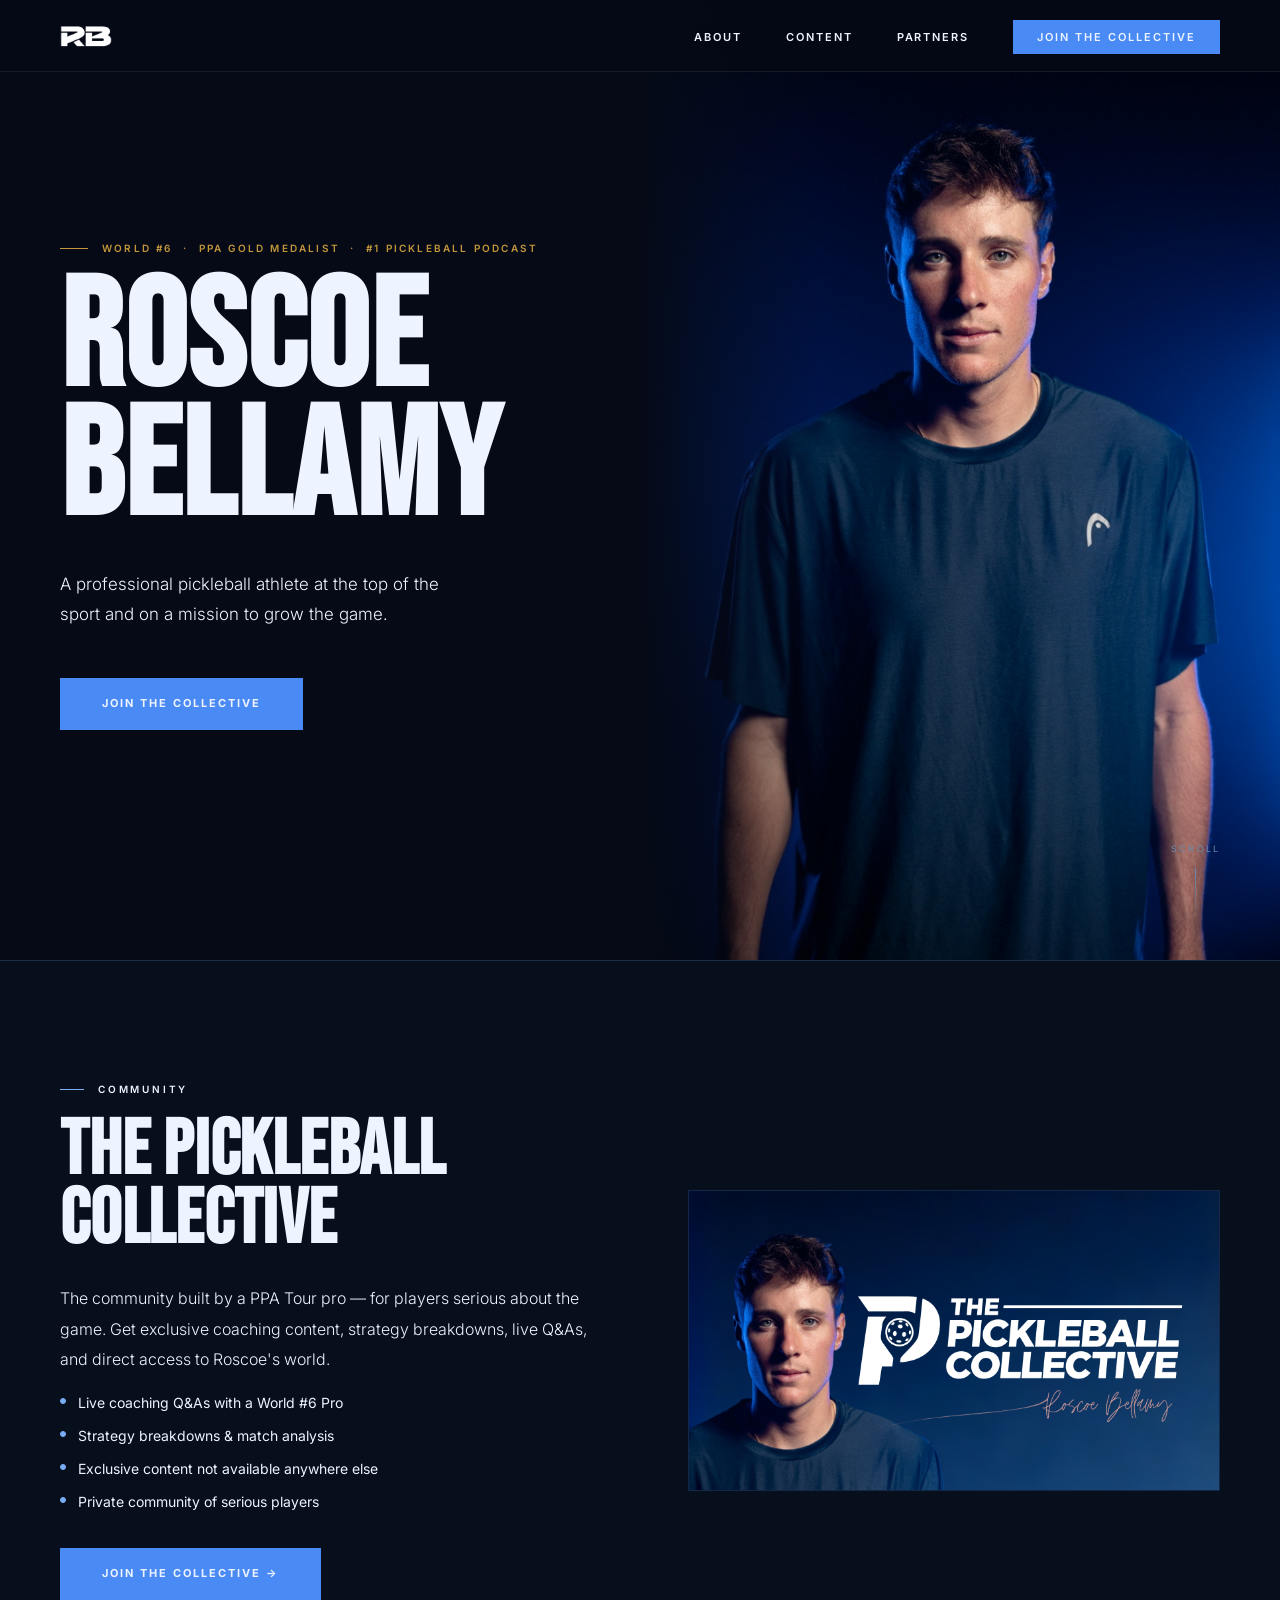
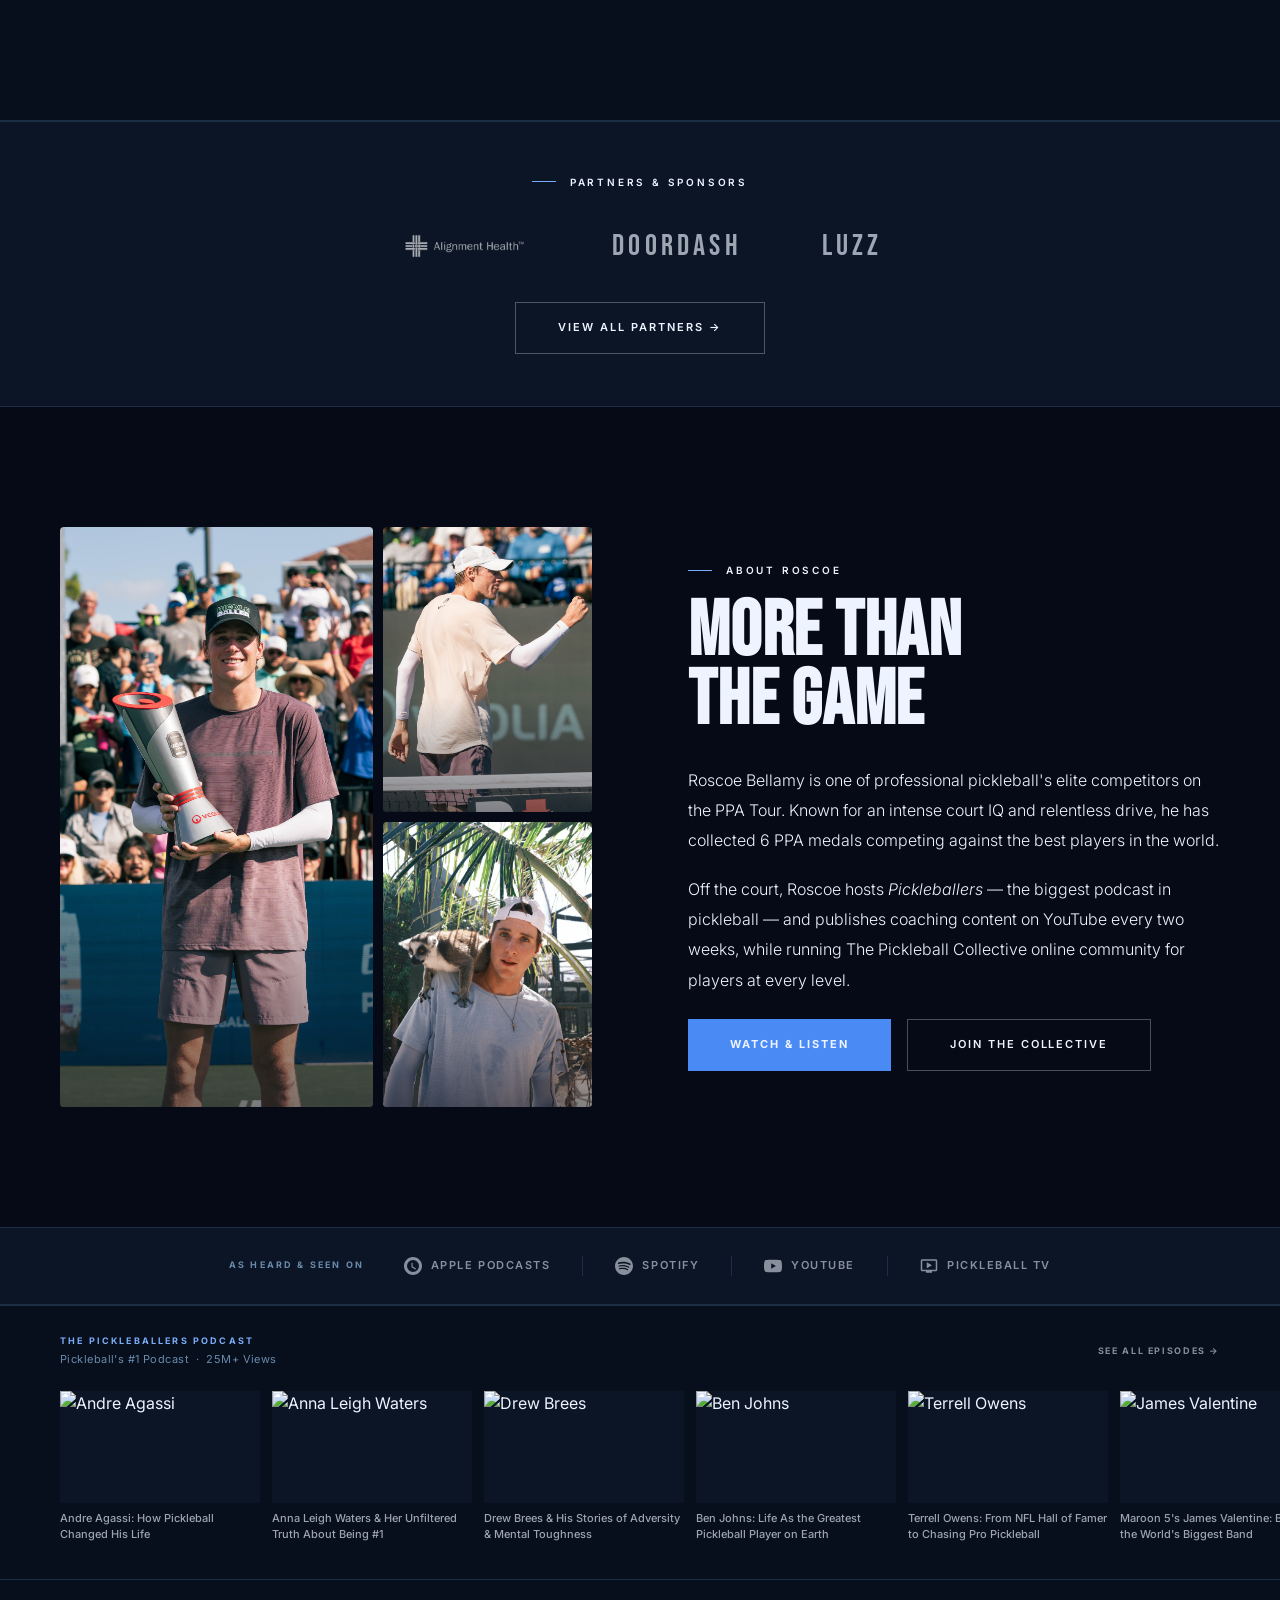
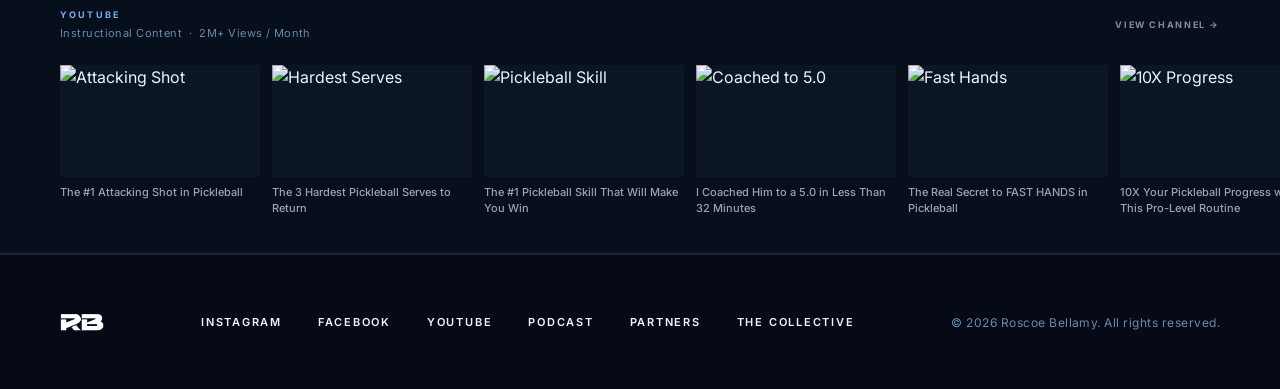
==== index.html @ 948622fd "Update logo to transparent PNG and copyright year to 2026 - Replace Logo.png with Roscoe Bellamy-01." ====
<!DOCTYPE html>
<html lang="en">
<head>
  <meta charset="UTF-8" />
  <meta name="viewport" content="width=device-width, initial-scale=1.0" />
  <title>Roscoe Bellamy — Pro Pickleball Athlete</title>
  <link rel="preconnect" href="https://fonts.googleapis.com" />
  <link rel="preconnect" href="https://fonts.gstatic.com" crossorigin />
  <link href="https://fonts.googleapis.com/css2?family=Bebas+Neue&family=Inter:wght@300;400;500;600;700&display=swap" rel="stylesheet" />
  <link rel="stylesheet" href="styles.css?v=8" />
</head>
<body>

  <!-- ── NAV ──────────────────────────────────────────────── -->
  <nav class="nav">
    <a href="index.html" class="nav-logo" aria-label="Roscoe Bellamy"></a>
    <ul class="nav-links" id="nav-links">
      <li><a href="about.html">About</a></li>
      <li><a href="content.html">Content</a></li>
      <li><a href="partners.html">Partners</a></li>
      <li><a href="https://www.skool.com/the-pickleball-collective/about" target="_blank" class="nav-cta">Join The Collective</a></li>
    </ul>
    <button class="nav-hamburger" id="nav-hamburger" aria-label="Menu">
      <span></span><span></span><span></span>
    </button>
  </nav>

  <!-- MOBILE NAV OVERLAY -->
  <ul class="mobile-nav" id="mobile-nav">
    <li><a href="about.html">About</a></li>
    <li><a href="content.html">Content</a></li>
    <li><a href="partners.html">Partners</a></li>
    <li><a href="https://www.skool.com/the-pickleball-collective/about" target="_blank" class="nav-cta">Join The Collective</a></li>
  </ul>

  <!-- ── HERO ─────────────────────────────────────────────── -->
  <section class="hero">
    <div class="hero-photo">
      <img
        src="016EE854-6B6D-4900-B578-AE32B69FFEA2_1_105_c.jpeg"
        alt="Roscoe Bellamy — PPA Tour Professional"
      />
    </div>
    <div class="hero-overlay"></div>
    <div class="hero-content">
      <p class="hero-eyebrow">World #6 &nbsp;·&nbsp; PPA Gold Medalist &nbsp;·&nbsp; #1 Pickleball Podcast</p>
      <h1 class="hero-headline">
        ROSCOE<br>BELLAMY
      </h1>
      <p class="hero-sub">
        A professional pickleball athlete at the top of the sport and on a mission to grow the game.
      </p>
      <div class="hero-actions">
        <a href="#collective" class="btn-primary">Join The Collective</a>
      </div>
    </div>
    <div class="hero-scroll">
      <span>Scroll</span>
      <div class="hero-scroll-line"></div>
    </div>
  </section>

  <!-- ── THE COLLECTIVE ────────────────────────────────────── -->
  <section class="collective" id="collective">
    <div class="collective-text">
      <p class="eyebrow">Community</p>
      <h2 class="section-title">The Pickleball<br>Collective</h2>
      <p class="body-text">
        The community built by a PPA Tour pro — for players serious about
        the game. Get exclusive coaching content, strategy breakdowns,
        live Q&amp;As, and direct access to Roscoe's world.
      </p>
      <ul class="collective-features">
        <li>Live coaching Q&amp;As with a World #6 Pro</li>
        <li>Strategy breakdowns &amp; match analysis</li>
        <li>Exclusive content not available anywhere else</li>
        <li>Private community of serious players</li>
      </ul>
      <a href="#" class="btn-primary">Join The Collective →</a>
    </div>
    <div class="collective-image">
      <img
        src="Copy%20of%20TPC%20About%20Page%20(1400x790)%20(1600%20x%20900%20px)-3.png"
        alt="The Pickleball Collective — Roscoe Bellamy"
      />
    </div>
  </section>

  <!-- ── PARTNERS ──────────────────────────────────────────── -->
  <section class="partners" id="partners">
    <p class="eyebrow">Partners &amp; Sponsors</p>
    <div class="partners-row">
      <div class="partner-item">
        <img src="alignment-white.png" alt="Alignment Healthcare" />
      </div>
      <div class="partner-item">
        <span class="partner-name">DOORDASH</span>
      </div>
      <div class="partner-item">
        <span class="partner-name">LUZZ</span>
      </div>
    </div>
    <a href="partners.html" class="btn-ghost">View All Partners →</a>
  </section>

  <!-- ── ABOUT ─────────────────────────────────────────────── -->
  <section class="about" id="about">
    <div class="about-photos">
      <div class="about-photo about-photo--tall">
        <img src="Trophy.JPG" alt="Roscoe Bellamy with PPA trophy" />
      </div>
      <div class="about-photo about-photo--short">
        <img src="Pumpoed up.JPG" alt="Roscoe Bellamy fist pump" />
      </div>
      <div class="about-photo about-photo--short">
        <img src="DSCF6666.JPG" alt="Roscoe Bellamy with monkey" />
      </div>
    </div>
    <div class="about-text">
      <p class="eyebrow">About Roscoe</p>
      <h2 class="section-title">More Than<br>The Game</h2>
      <p class="body-text">
        Roscoe Bellamy is one of professional pickleball's elite competitors
        on the PPA Tour. Known for an intense court IQ and relentless drive,
        he has collected 6 PPA medals competing against the best players
        in the world.
      </p>
      <p class="body-text">
        Off the court, Roscoe hosts <em>Pickleballers</em> — the biggest
        podcast in pickleball — and publishes coaching content on YouTube
        every two weeks, while running The Pickleball Collective online
        community for players at every level.
      </p>
      <div style="display:flex; gap:16px; flex-wrap:wrap; margin-top:24px;">
        <a href="content.html" class="btn-primary">Watch &amp; Listen</a>
        <a href="#collective" class="btn-ghost">Join The Collective</a>
      </div>
    </div>
  </section>

  <!-- ── MEDIA CREDIBILITY STRIP ──────────────────────────── -->
  <div class="media-strip">
    <span class="media-strip-label">As Heard &amp; Seen On</span>
    <div class="media-strip-items">
      <div class="media-item">
        <svg class="media-icon" viewBox="0 0 24 24" fill="currentColor"><path d="M12 0C5.373 0 0 5.373 0 12s5.373 12 12 12 12-5.373 12-12S18.627 0 12 0zm0 4a8 8 0 1 1 0 16A8 8 0 0 1 12 4zm-.5 3.5v5.25l4.5 2.625-.75 1.25L10 13.5V7.5h1.5z"/></svg>
        <span>Apple Podcasts</span>
      </div>
      <div class="media-divider"></div>
      <div class="media-item">
        <svg class="media-icon" viewBox="0 0 24 24" fill="currentColor"><path d="M12 0C5.4 0 0 5.4 0 12s5.4 12 12 12 12-5.4 12-12S18.66 0 12 0zm5.521 17.34c-.24.359-.66.48-1.021.24-2.82-1.74-6.36-2.101-10.561-1.141-.418.122-.779-.179-.899-.539-.12-.421.18-.78.54-.9 4.56-1.021 8.52-.6 11.64 1.32.42.18.479.659.301 1.02zm1.44-3.3c-.301.42-.841.6-1.262.3-3.239-1.98-8.159-2.58-11.939-1.38-.479.12-1.02-.12-1.14-.6-.12-.48.12-1.021.6-1.141C9.6 9.9 15 10.561 18.72 12.84c.361.181.54.78.241 1.2zm.12-3.36C15.24 8.4 8.82 8.16 5.16 9.301c-.6.179-1.2-.181-1.38-.721-.18-.601.18-1.2.72-1.381 4.26-1.26 11.28-1.02 15.721 1.621.539.3.719 1.02.419 1.56-.299.421-1.02.599-1.559.3z"/></svg>
        <span>Spotify</span>
      </div>
      <div class="media-divider"></div>
      <div class="media-item">
        <svg class="media-icon" viewBox="0 0 24 24" fill="currentColor"><path d="M23.495 6.205a3.007 3.007 0 0 0-2.088-2.088c-1.87-.501-9.396-.501-9.396-.501s-7.507-.01-9.396.501A3.007 3.007 0 0 0 .527 6.205a31.247 31.247 0 0 0-.522 5.805 31.247 31.247 0 0 0 .522 5.783 3.007 3.007 0 0 0 2.088 2.088c1.868.502 9.396.502 9.396.502s7.506 0 9.396-.502a3.007 3.007 0 0 0 2.088-2.088 31.247 31.247 0 0 0 .5-5.783 31.247 31.247 0 0 0-.5-5.805zM9.609 15.601V8.408l6.264 3.602z"/></svg>
        <span>YouTube</span>
      </div>
      <div class="media-divider"></div>
      <div class="media-item">
        <svg class="media-icon" viewBox="0 0 24 24" fill="currentColor"><path d="M21 3H3c-1.1 0-2 .9-2 2v12c0 1.1.9 2 2 2h5v2h8v-2h5c1.1 0 2-.9 2-2V5c0-1.1-.9-2-2-2zm0 14H3V5h18v12zm-5-6-7 4V7l7 4z"/></svg>
        <span>Pickleball TV</span>
      </div>
    </div>
  </div>

  <!-- ── CONTENT SCROLL ROWS ───────────────────────────────── -->
  <section class="content-scroll-section">

    <!-- PODCAST ROW -->
    <div class="scroll-row">
      <div class="scroll-row-header">
        <div>
          <div class="scroll-row-label">The Pickleballers Podcast</div>
          <div class="scroll-row-stats">Pickleball's #1 Podcast &nbsp;·&nbsp; 25M+ Views</div>
        </div>
        <a href="content.html" class="scroll-row-link">See All Episodes →</a>
      </div>
      <div class="scroll-track-wrap">
        <div class="scroll-track scroll-to-left" id="podcast-track">
          <!-- Cards duplicated for seamless loop -->
          <a href="https://www.youtube.com/watch?v=9wklRjjipTA" target="_blank" rel="noopener" class="scroll-card"><div class="scroll-card-thumb"><img src="https://img.youtube.com/vi/9wklRjjipTA/hqdefault.jpg" alt="Andre Agassi"/></div><div class="scroll-card-title">Andre Agassi: How Pickleball Changed His Life</div></a>
          <a href="https://www.youtube.com/watch?v=xxg741fHJNk" target="_blank" rel="noopener" class="scroll-card"><div class="scroll-card-thumb"><img src="https://img.youtube.com/vi/xxg741fHJNk/hqdefault.jpg" alt="Anna Leigh Waters"/></div><div class="scroll-card-title">Anna Leigh Waters & Her Unfiltered Truth About Being #1</div></a>
          <a href="https://www.youtube.com/watch?v=BpZRjmeqjw8" target="_blank" rel="noopener" class="scroll-card"><div class="scroll-card-thumb"><img src="https://img.youtube.com/vi/BpZRjmeqjw8/hqdefault.jpg" alt="Drew Brees"/></div><div class="scroll-card-title">Drew Brees & His Stories of Adversity & Mental Toughness</div></a>
          <a href="https://www.youtube.com/watch?v=pQ4m8sPNYm0" target="_blank" rel="noopener" class="scroll-card"><div class="scroll-card-thumb"><img src="https://img.youtube.com/vi/pQ4m8sPNYm0/hqdefault.jpg" alt="Ben Johns"/></div><div class="scroll-card-title">Ben Johns: Life As the Greatest Pickleball Player on Earth</div></a>
          <a href="https://www.youtube.com/watch?v=p0Z1CtVc1zo" target="_blank" rel="noopener" class="scroll-card"><div class="scroll-card-thumb"><img src="https://img.youtube.com/vi/p0Z1CtVc1zo/hqdefault.jpg" alt="Terrell Owens"/></div><div class="scroll-card-title">Terrell Owens: From NFL Hall of Famer to Chasing Pro Pickleball</div></a>
          <a href="https://www.youtube.com/watch?v=cUyIug1F9y4" target="_blank" rel="noopener" class="scroll-card"><div class="scroll-card-thumb"><img src="https://img.youtube.com/vi/cUyIug1F9y4/hqdefault.jpg" alt="James Valentine"/></div><div class="scroll-card-title">Maroon 5's James Valentine: Building the World's Biggest Band</div></a>
          <a href="https://www.youtube.com/watch?v=bFTkz7SfQd4" target="_blank" rel="noopener" class="scroll-card"><div class="scroll-card-thumb"><img src="https://img.youtube.com/vi/bFTkz7SfQd4/hqdefault.jpg" alt="Whole Foods"/></div><div class="scroll-card-title">Whole Foods Founder Now Obsessed With Pickleball</div></a>
          <!-- Duplicate set for seamless loop -->
          <a href="https://www.youtube.com/watch?v=9wklRjjipTA" target="_blank" rel="noopener" class="scroll-card"><div class="scroll-card-thumb"><img src="https://img.youtube.com/vi/9wklRjjipTA/hqdefault.jpg" alt="Andre Agassi"/></div><div class="scroll-card-title">Andre Agassi: How Pickleball Changed His Life</div></a>
          <a href="https://www.youtube.com/watch?v=xxg741fHJNk" target="_blank" rel="noopener" class="scroll-card"><div class="scroll-card-thumb"><img src="https://img.youtube.com/vi/xxg741fHJNk/hqdefault.jpg" alt="Anna Leigh Waters"/></div><div class="scroll-card-title">Anna Leigh Waters & Her Unfiltered Truth About Being #1</div></a>
          <a href="https://www.youtube.com/watch?v=BpZRjmeqjw8" target="_blank" rel="noopener" class="scroll-card"><div class="scroll-card-thumb"><img src="https://img.youtube.com/vi/BpZRjmeqjw8/hqdefault.jpg" alt="Drew Brees"/></div><div class="scroll-card-title">Drew Brees & His Stories of Adversity & Mental Toughness</div></a>
          <a href="https://www.youtube.com/watch?v=pQ4m8sPNYm0" target="_blank" rel="noopener" class="scroll-card"><div class="scroll-card-thumb"><img src="https://img.youtube.com/vi/pQ4m8sPNYm0/hqdefault.jpg" alt="Ben Johns"/></div><div class="scroll-card-title">Ben Johns: Life As the Greatest Pickleball Player on Earth</div></a>
          <a href="https://www.youtube.com/watch?v=p0Z1CtVc1zo" target="_blank" rel="noopener" class="scroll-card"><div class="scroll-card-thumb"><img src="https://img.youtube.com/vi/p0Z1CtVc1zo/hqdefault.jpg" alt="Terrell Owens"/></div><div class="scroll-card-title">Terrell Owens: From NFL Hall of Famer to Chasing Pro Pickleball</div></a>
          <a href="https://www.youtube.com/watch?v=cUyIug1F9y4" target="_blank" rel="noopener" class="scroll-card"><div class="scroll-card-thumb"><img src="https://img.youtube.com/vi/cUyIug1F9y4/hqdefault.jpg" alt="James Valentine"/></div><div class="scroll-card-title">Maroon 5's James Valentine: Building the World's Biggest Band</div></a>
          <a href="https://www.youtube.com/watch?v=bFTkz7SfQd4" target="_blank" rel="noopener" class="scroll-card"><div class="scroll-card-thumb"><img src="https://img.youtube.com/vi/bFTkz7SfQd4/hqdefault.jpg" alt="Whole Foods"/></div><div class="scroll-card-title">Whole Foods Founder Now Obsessed With Pickleball</div></a>
        </div>
      </div>
    </div>

    <!-- YOUTUBE ROW -->
    <div class="scroll-row">
      <div class="scroll-row-header">
        <div>
          <div class="scroll-row-label">YouTube</div>
          <div class="scroll-row-stats">Instructional Content &nbsp;·&nbsp; 2M+ Views / Month</div>
        </div>
        <a href="https://youtube.com/@roscoebellamy" target="_blank" rel="noopener" class="scroll-row-link">View Channel →</a>
      </div>
      <div class="scroll-track-wrap">
        <div class="scroll-track scroll-to-right" id="yt-track">
          <a href="https://www.youtube.com/watch?v=0PsdiZR5DVw" target="_blank" rel="noopener" class="scroll-card"><div class="scroll-card-thumb"><img src="https://img.youtube.com/vi/0PsdiZR5DVw/hqdefault.jpg" alt="Attacking Shot"/></div><div class="scroll-card-title">The #1 Attacking Shot in Pickleball</div></a>
          <a href="https://www.youtube.com/watch?v=fCDI00MlNjg" target="_blank" rel="noopener" class="scroll-card"><div class="scroll-card-thumb"><img src="https://img.youtube.com/vi/fCDI00MlNjg/hqdefault.jpg" alt="Hardest Serves"/></div><div class="scroll-card-title">The 3 Hardest Pickleball Serves to Return</div></a>
          <a href="https://www.youtube.com/watch?v=gQ6lbSJiLFs" target="_blank" rel="noopener" class="scroll-card"><div class="scroll-card-thumb"><img src="https://img.youtube.com/vi/gQ6lbSJiLFs/hqdefault.jpg" alt="Pickleball Skill"/></div><div class="scroll-card-title">The #1 Pickleball Skill That Will Make You Win</div></a>
          <a href="https://www.youtube.com/watch?v=iNf26yeqnbU" target="_blank" rel="noopener" class="scroll-card"><div class="scroll-card-thumb"><img src="https://img.youtube.com/vi/iNf26yeqnbU/hqdefault.jpg" alt="Coached to 5.0"/></div><div class="scroll-card-title">I Coached Him to a 5.0 in Less Than 32 Minutes</div></a>
          <a href="https://www.youtube.com/watch?v=QapLkWFz8Mk" target="_blank" rel="noopener" class="scroll-card"><div class="scroll-card-thumb"><img src="https://img.youtube.com/vi/QapLkWFz8Mk/hqdefault.jpg" alt="Fast Hands"/></div><div class="scroll-card-title">The Real Secret to FAST HANDS in Pickleball</div></a>
          <a href="https://www.youtube.com/watch?v=w_uQ5N90z3E" target="_blank" rel="noopener" class="scroll-card"><div class="scroll-card-thumb"><img src="https://img.youtube.com/vi/w_uQ5N90z3E/hqdefault.jpg" alt="10X Progress"/></div><div class="scroll-card-title">10X Your Pickleball Progress with This Pro-Level Routine</div></a>
          <a href="https://www.youtube.com/watch?v=YcJVqh2Z1pE" target="_blank" rel="noopener" class="scroll-card"><div class="scroll-card-thumb"><img src="https://img.youtube.com/vi/YcJVqh2Z1pE/hqdefault.jpg" alt="5 Strategies"/></div><div class="scroll-card-title">5 Pickleball Strategies That Beat 98% of Players</div></a>
          <!-- Duplicate set for seamless loop -->
          <a href="https://www.youtube.com/watch?v=0PsdiZR5DVw" target="_blank" rel="noopener" class="scroll-card"><div class="scroll-card-thumb"><img src="https://img.youtube.com/vi/0PsdiZR5DVw/hqdefault.jpg" alt="Attacking Shot"/></div><div class="scroll-card-title">The #1 Attacking Shot in Pickleball</div></a>
          <a href="https://www.youtube.com/watch?v=fCDI00MlNjg" target="_blank" rel="noopener" class="scroll-card"><div class="scroll-card-thumb"><img src="https://img.youtube.com/vi/fCDI00MlNjg/hqdefault.jpg" alt="Hardest Serves"/></div><div class="scroll-card-title">The 3 Hardest Pickleball Serves to Return</div></a>
          <a href="https://www.youtube.com/watch?v=gQ6lbSJiLFs" target="_blank" rel="noopener" class="scroll-card"><div class="scroll-card-thumb"><img src="https://img.youtube.com/vi/gQ6lbSJiLFs/hqdefault.jpg" alt="Pickleball Skill"/></div><div class="scroll-card-title">The #1 Pickleball Skill That Will Make You Win</div></a>
          <a href="https://www.youtube.com/watch?v=iNf26yeqnbU" target="_blank" rel="noopener" class="scroll-card"><div class="scroll-card-thumb"><img src="https://img.youtube.com/vi/iNf26yeqnbU/hqdefault.jpg" alt="Coached to 5.0"/></div><div class="scroll-card-title">I Coached Him to a 5.0 in Less Than 32 Minutes</div></a>
          <a href="https://www.youtube.com/watch?v=QapLkWFz8Mk" target="_blank" rel="noopener" class="scroll-card"><div class="scroll-card-thumb"><img src="https://img.youtube.com/vi/QapLkWFz8Mk/hqdefault.jpg" alt="Fast Hands"/></div><div class="scroll-card-title">The Real Secret to FAST HANDS in Pickleball</div></a>
          <a href="https://www.youtube.com/watch?v=w_uQ5N90z3E" target="_blank" rel="noopener" class="scroll-card"><div class="scroll-card-thumb"><img src="https://img.youtube.com/vi/w_uQ5N90z3E/hqdefault.jpg" alt="10X Progress"/></div><div class="scroll-card-title">10X Your Pickleball Progress with This Pro-Level Routine</div></a>
          <a href="https://www.youtube.com/watch?v=YcJVqh2Z1pE" target="_blank" rel="noopener" class="scroll-card"><div class="scroll-card-thumb"><img src="https://img.youtube.com/vi/YcJVqh2Z1pE/hqdefault.jpg" alt="5 Strategies"/></div><div class="scroll-card-title">5 Pickleball Strategies That Beat 98% of Players</div></a>
        </div>
      </div>
    </div>

  </section>

  <!-- ── FOOTER ────────────────────────────────────────────── -->
  <footer class="footer">
    <div class="footer-inner">
      <div class="footer-logo" aria-label="Roscoe Bellamy"></div>
      <nav class="footer-links">
        <a href="https://www.instagram.com/roscoebellamy/" target="_blank">Instagram</a>
        <a href="https://www.facebook.com/roscoe.bellamy/" target="_blank">Facebook</a>
        <a href="https://youtube.com" target="_blank">YouTube</a>
        <a href="content.html">Podcast</a>
        <a href="partners.html">Partners</a>
        <a href="https://www.skool.com/the-pickleball-collective/about" target="_blank">The Collective</a>
      </nav>
      <p class="footer-copy">© 2026 Roscoe Bellamy. All rights reserved.</p>
    </div>
  </footer>

  <script>
    const hamburger = document.getElementById('nav-hamburger');
    const mobileNav = document.getElementById('mobile-nav');
    hamburger.addEventListener('click', () => {
      hamburger.classList.toggle('open');
      mobileNav.classList.toggle('open');
    });
    mobileNav.querySelectorAll('a').forEach(a => {
      a.addEventListener('click', () => {
        hamburger.classList.remove('open');
        mobileNav.classList.remove('open');
      });
    });
  </script>

</body>
</html>
---- styles.css ----
/* ── RESET & VARIABLES ──────────────────────────────────── */
*, *::before, *::after { box-sizing: border-box; margin: 0; padding: 0; }

:root {
  --bg:       #050A16;
  --off-bg:   #070E1C;
  --surface:  #0B1525;
  --surface2: #0F1C30;
  --line:     #142030;
  --line2:    #1C2E44;
  --dim:      #6A8AAB;
  --white:    #EDF3FF;
  --blue:     #4A8AF4;
  --blue-lt:  #7AADF8;
  --gold:     #C4973A;

  --font-display: 'Bebas Neue', sans-serif;
  --font-body:    'Inter', sans-serif;
}

html { scroll-behavior: smooth; }
body {
  background: var(--bg);
  color: var(--white);
  font-family: var(--font-body);
  font-size: 16px;
  line-height: 1.6;
  overflow-x: hidden;
  -webkit-font-smoothing: antialiased;
}
a { text-decoration: none; color: inherit; }
img { display: block; max-width: 100%; }

/* ── TYPOGRAPHY ─────────────────────────────────────────── */
.eyebrow {
  display: flex;
  align-items: center;
  gap: 14px;
  font-size: 10px;
  font-weight: 600;
  letter-spacing: .28em;
  text-transform: uppercase;
  color: var(--white);
  margin-bottom: 20px;
}
.eyebrow::before {
  content: '';
  display: block;
  width: 24px; height: 1px;
  background: var(--blue-lt);
  flex-shrink: 0;
}
.section-title {
  font-family: var(--font-display);
  font-size: clamp(52px, 6vw, 88px);
  line-height: .90;
  letter-spacing: .01em;
  color: var(--white);
  margin-bottom: 28px;
}
.body-text {
  font-size: 16px;
  font-weight: 300;
  color: var(--white);
  line-height: 1.9;
  margin-bottom: 18px;
}

/* ── BUTTONS ────────────────────────────────────────────── */
.btn-primary {
  display: inline-block;
  background: var(--blue);
  color: var(--white);
  font-size: 11px;
  font-weight: 700;
  letter-spacing: .18em;
  text-transform: uppercase;
  padding: 17px 42px;
  border: none;
  cursor: pointer;
  transition: background .2s, transform .15s, box-shadow .2s;
}
.btn-primary:hover {
  background: var(--blue-lt);
  transform: translateY(-2px);
  box-shadow: 0 14px 44px rgba(74,138,244,.4);
}
.btn-ghost {
  display: inline-block;
  color: var(--white);
  font-size: 11px;
  font-weight: 600;
  letter-spacing: .18em;
  text-transform: uppercase;
  padding: 16px 42px;
  border: 1px solid rgba(255,255,255,.28);
  transition: border-color .2s, background .2s;
}
.btn-ghost:hover {
  border-color: var(--white);
  background: rgba(255,255,255,.06);
}

/* ── NAV ────────────────────────────────────────────────── */
.nav {
  position: fixed;
  top: 0; left: 0; right: 0;
  z-index: 200;
  display: flex;
  align-items: center;
  justify-content: space-between;
  padding: 0 60px;
  height: 72px;
  background: rgba(5,10,22,.88);
  backdrop-filter: blur(20px);
  -webkit-backdrop-filter: blur(20px);
  border-bottom: 1px solid rgba(255,255,255,.07);
}
.nav-logo {
  display: block;
  width: 52px;
  height: 36px;
  flex-shrink: 0;
  background: url('Roscoe Bellamy-01.png') center/contain no-repeat;
}
.nav-brand {
  font-family: var(--font-display);
  font-size: 22px;
  letter-spacing: .14em;
  color: var(--white);
  transition: color .2s;
}
.nav-brand:hover { color: var(--blue-lt); }
.nav-links {
  display: flex;
  align-items: center;
  gap: 44px;
  list-style: none;
}
.nav-links a {
  font-size: 11px;
  font-weight: 600;
  letter-spacing: .18em;
  text-transform: uppercase;
  color: var(--white);
  transition: color .2s;
}
.nav-links a:hover { color: var(--blue-lt); }
.nav-links .nav-highlight { color: var(--blue-lt); }
.nav-links .nav-cta {
  background: var(--blue);
  padding: 10px 24px;
  color: var(--white);
  transition: background .2s;
}
.nav-links .nav-cta:hover { background: var(--blue-lt); color: var(--white); }

/* ── HERO ───────────────────────────────────────────────── */
.hero {
  position: relative;
  min-height: 75vh;
  display: grid;
  grid-template-columns: 50% 50%;
}
.hero-photo {
  grid-column: 2;
  grid-row: 1;
  position: relative;
  overflow: hidden;
}
.hero-photo img {
  width: 100%; height: 100%;
  object-fit: cover;
  object-position: center top;
}
.hero-photo::after {
  content: '';
  position: absolute;
  inset: 0;
  background: linear-gradient(to right, var(--bg) 0%, transparent 28%);
  pointer-events: none;
}
.hero-overlay { display: none; }
.hero-content {
  grid-column: 1;
  grid-row: 1;
  position: relative;
  z-index: 2;
  padding: 90px 50px 80px 60px;
  display: flex;
  flex-direction: column;
  justify-content: center;
}
.hero-eyebrow {
  display: flex;
  align-items: center;
  gap: 14px;
  font-size: 10px;
  font-weight: 600;
  letter-spacing: .22em;
  text-transform: uppercase;
  color: var(--gold);
  margin-bottom: 20px;
  white-space: nowrap;
}
.hero-eyebrow::before {
  content: '';
  display: block;
  width: 28px; height: 1px;
  background: var(--gold);
  flex-shrink: 0;
}
.hero-headline {
  font-family: var(--font-display);
  font-size: clamp(80px, 12vw, 180px);
  line-height: .84;
  letter-spacing: .01em;
  color: var(--white);
  margin-bottom: 36px;
}
.hero-headline br { display: block; }
.hero-sub {
  font-size: 17px;
  font-weight: 300;
  color: var(--white);
  line-height: 1.75;
  margin-bottom: 48px;
  max-width: 400px;
}
.hero-actions {
  display: flex;
  align-items: center;
  gap: 20px;
  flex-wrap: wrap;
}
.hero-scroll {
  position: absolute;
  bottom: 40px;
  right: 60px;
  z-index: 2;
  display: flex;
  flex-direction: column;
  align-items: center;
  gap: 12px;
  font-size: 9px;
  letter-spacing: .24em;
  text-transform: uppercase;
  color: var(--dim);
}
.hero-scroll-line {
  width: 1px;
  height: 52px;
  background: linear-gradient(to bottom, var(--dim), transparent);
  animation: scrollPulse 2.2s ease-in-out infinite;
}
@keyframes scrollPulse {
  0%,100% { opacity: .3; }
  50%     { opacity: .9; }
}

/* ── STATS BAR ───────────────────────────────────────────── */
.stats-bar {
  display: flex;
  align-items: stretch;
  justify-content: center;
  background: var(--surface);
  border-top: 1px solid var(--line2);
  border-bottom: 1px solid var(--line2);
}
.stat {
  display: flex;
  flex-direction: column;
  align-items: center;
  justify-content: center;
  gap: 8px;
  padding: 44px 80px;
  flex: 1;
  max-width: 300px;
}
.stat-num {
  font-family: var(--font-display);
  font-size: 58px;
  line-height: 1;
  color: var(--white);
  letter-spacing: .04em;
}
.stat-label {
  font-size: 10px;
  font-weight: 600;
  letter-spacing: .22em;
  text-transform: uppercase;
  color: var(--white);
}
.stat-divider {
  width: 1px;
  background: var(--line2);
  margin: 24px 0;
  flex-shrink: 0;
}

/* ── COLLECTIVE (split layout) ───────────────────────────── */
.collective {
  padding: 120px 60px;
  display: grid;
  grid-template-columns: 1fr 1fr;
  align-items: center;
  gap: 96px;
  background: var(--off-bg);
  border-top: 1px solid var(--line2);
  border-bottom: 1px solid var(--line2);
}
.collective-image {
  position: relative;
  overflow: hidden;
  border: 1px solid rgba(74,138,244,.2);
  transition: border-color .3s;
}
.collective-image:hover { border-color: rgba(74,138,244,.5); }
.collective-image img {
  width: 100%;
  height: auto;
  display: block;
  transition: transform .6s ease;
}
.collective-image:hover img { transform: scale(1.03); }

/* ── PARTNERS ────────────────────────────────────────────── */
.partners {
  padding: 52px 60px;
  background: var(--surface);
  border-top: 1px solid var(--line2);
  border-bottom: 1px solid var(--line2);
  text-align: center;
}
.partners .eyebrow { justify-content: center; margin-bottom: 32px; }
.partners-row {
  display: flex;
  align-items: center;
  justify-content: center;
  gap: 80px;
  flex-wrap: wrap;
  margin-bottom: 32px;
}
.partner-item {
  opacity: .65;
  transition: opacity .25s;
  display: flex;
  align-items: center;
}
.partner-item:hover { opacity: 1; }
.partner-item img {
  max-height: 44px;
  width: auto;
  filter: brightness(0) invert(1);
}
.partner-name {
  font-family: var(--font-display);
  font-size: 30px;
  letter-spacing: .14em;
  color: var(--white);
}

/* ── MEDIA CREDIBILITY STRIP ─────────────────────────────── */
.media-strip {
  background: var(--surface);
  border-top: 1px solid var(--line2);
  border-bottom: 1px solid var(--line2);
  padding: 28px 60px;
  display: flex;
  align-items: center;
  justify-content: center;
  gap: 40px;
  flex-wrap: wrap;
}
.media-strip-label {
  font-size: 9px;
  font-weight: 700;
  letter-spacing: .24em;
  text-transform: uppercase;
  color: var(--dim);
  white-space: nowrap;
}
.media-strip-items {
  display: flex;
  align-items: center;
  gap: 32px;
  flex-wrap: wrap;
}
.media-item {
  display: flex;
  align-items: center;
  gap: 9px;
  opacity: .55;
  transition: opacity .2s;
}
.media-item:hover { opacity: 1; }
.media-icon {
  width: 18px; height: 18px;
  color: var(--white);
  flex-shrink: 0;
}
.media-item span {
  font-size: 11px;
  font-weight: 600;
  letter-spacing: .14em;
  text-transform: uppercase;
  color: var(--white);
  white-space: nowrap;
}
.media-divider {
  width: 1px; height: 20px;
  background: var(--line2);
  flex-shrink: 0;
}

/* ── COLLECTIVE FEATURES ─────────────────────────────────── */
.collective-features {
  list-style: none;
  margin: 4px 0 36px;
  display: flex;
  flex-direction: column;
  gap: 12px;
}
.collective-features li {
  font-size: 14px;
  font-weight: 400;
  color: var(--white);
  display: flex;
  align-items: flex-start;
  gap: 12px;
  line-height: 1.5;
}
.collective-features li::before {
  content: '';
  display: block;
  width: 16px; height: 16px;
  border-radius: 50%;
  background: var(--blue);
  flex-shrink: 0;
  margin-top: 2px;
  position: relative;
}
.collective-features li::before {
  background: transparent;
  border: 1.5px solid var(--blue-lt);
  box-shadow: inset 0 0 0 3px var(--blue-lt);
  box-shadow: none;
  width: 6px; height: 6px;
  border-radius: 50%;
  background: var(--blue-lt);
  margin-top: 6px;
}

/* ── ABOUT ───────────────────────────────────────────────── */
.about {
  padding: 120px 60px;
  display: grid;
  grid-template-columns: 1fr 1fr;
  align-items: center;
  gap: 96px;
}
.about-photos {
  display: grid;
  grid-template-columns: 3fr 2fr;
  grid-template-rows: auto auto;
  gap: 10px;
}
.about-photo {
  position: relative;
  overflow: hidden;
  border-radius: 4px;
}
.about-photo--tall {
  grid-column: 1;
  grid-row: 1 / 3;
  height: 580px;
}
.about-photo--short {
  grid-column: 2;
  height: 285px;
}
.about-photo img {
  width: 100%; height: 100%;
  object-fit: cover;
  object-position: center top;
}
.about-photo--tall img {
  object-position: center top;
}
.about-photo--short:first-of-type img {
  object-position: 92% top;
}
.about-photo::after {
  content: '';
  position: absolute;
  inset: 0;
  background: linear-gradient(to top, rgba(5,10,22,.5) 0%, transparent 40%);
  pointer-events: none;
}

/* ── CONTENT FEATURES ────────────────────────────────────── */
.content-features {
  padding: 120px 60px;
  background: var(--off-bg);
  border-top: 1px solid var(--line2);
}
.content-features-header {
  margin-bottom: 64px;
}
.content-grid {
  display: grid;
  grid-template-columns: 1fr 1fr;
  gap: 3px;
}
.content-card {
  background: var(--surface);
  padding: 60px 56px;
  border: 1px solid var(--line2);
  position: relative;
  overflow: hidden;
  transition: border-color .3s;
}
.content-card:hover { border-color: rgba(74,138,244,.4); }
.content-card::before {
  content: '';
  position: absolute;
  top: 0; left: 0; right: 0;
  height: 2px;
  background: var(--blue);
  transform: scaleX(0);
  transform-origin: left;
  transition: transform .35s ease;
}
.content-card:hover::before { transform: scaleX(1); }
.content-card-label {
  font-size: 9px;
  font-weight: 700;
  letter-spacing: .28em;
  text-transform: uppercase;
  color: var(--blue-lt);
  margin-bottom: 14px;
  display: block;
}
.content-card-title {
  font-family: var(--font-display);
  font-size: 48px;
  letter-spacing: .04em;
  color: var(--white);
  margin-bottom: 18px;
  line-height: 1;
}
.content-card-text {
  font-size: 15px;
  font-weight: 300;
  color: var(--white);
  line-height: 1.85;
  margin-bottom: 40px;
  max-width: 420px;
}
.content-card-link {
  font-size: 11px;
  font-weight: 700;
  letter-spacing: .18em;
  text-transform: uppercase;
  color: var(--blue-lt);
  display: inline-flex;
  align-items: center;
  gap: 10px;
  transition: gap .2s, color .2s;
}
.content-card-link:hover { gap: 18px; color: var(--white); }

/* ── EMAIL SIGNUP ────────────────────────────────────────── */
.email-signup {
  padding: 120px 60px;
  text-align: center;
  position: relative;
  overflow: hidden;
}
.email-glow {
  position: absolute;
  top: -80px; left: 50%;
  transform: translateX(-50%);
  width: 600px; height: 400px;
  background: radial-gradient(ellipse, rgba(74,138,244,.10) 0%, transparent 65%);
  pointer-events: none;
}
.email-signup .section-title { margin-bottom: 16px; }
.email-signup .body-text { max-width: 440px; margin: 0 auto 44px; }
.signup-form {
  display: flex;
  align-items: stretch;
  justify-content: center;
  max-width: 500px;
  margin: 0 auto;
}
.email-input {
  flex: 1;
  padding: 16px 24px;
  background: var(--surface2);
  border: 1px solid var(--line2);
  border-right: none;
  color: var(--white);
  font-family: var(--font-body);
  font-size: 14px;
  outline: none;
  transition: border-color .2s;
}
.email-input::placeholder { color: var(--dim); }
.email-input:focus { border-color: var(--blue); }

/* ── FOOTER ──────────────────────────────────────────────── */
.footer {
  background: var(--bg);
  border-top: 1px solid var(--line);
  padding: 52px 60px;
}
.footer-inner {
  display: flex;
  align-items: center;
  justify-content: space-between;
  flex-wrap: wrap;
  gap: 28px;
}
.footer-brand {
  font-family: var(--font-display);
  font-size: 20px;
  letter-spacing: .14em;
  color: var(--white);
}
.footer-logo {
  width: 44px;
  height: 30px;
  background: url('Roscoe Bellamy-01.png') center/contain no-repeat;
}
.footer-links {
  display: flex;
  gap: 36px;
}
.footer-links a {
  font-size: 11px;
  font-weight: 600;
  letter-spacing: .16em;
  text-transform: uppercase;
  color: var(--white);
  transition: color .2s;
}
.footer-links a:hover { color: var(--blue-lt); }
.footer-copy {
  font-size: 12px;
  color: var(--dim);
  letter-spacing: .04em;
}

/* ── HAMBURGER BUTTON ───────────────────────────────────── */
.mobile-nav { display: none; }

.nav-hamburger {
  display: none;
  flex-direction: column;
  justify-content: center;
  gap: 5px;
  width: 36px;
  height: 36px;
  background: none;
  border: none;
  cursor: pointer;
  padding: 4px;
  z-index: 300;
  position: relative;
  flex-shrink: 0;
}
.nav-hamburger span {
  display: block;
  width: 22px;
  height: 2px;
  background: var(--white);
  transition: transform .3s ease, opacity .3s ease;
  border-radius: 1px;
}
.nav-hamburger.open span:nth-child(1) { transform: translateY(7px) rotate(45deg); }
.nav-hamburger.open span:nth-child(2) { opacity: 0; }
.nav-hamburger.open span:nth-child(3) { transform: translateY(-7px) rotate(-45deg); }

/* ── MOBILE & TABLET ────────────────────────────────────── */
@media (max-width: 768px) {

  /* NAV */
  .nav { padding: 0 20px !important; }
  .nav-hamburger { display: flex !important; }
  .nav-links { display: none !important; }

  /* MOBILE OVERLAY (lives outside <nav> to avoid backdrop-filter stacking) */
  .mobile-nav {
    display: none;
    position: fixed;
    inset: 0;
    background: var(--bg);
    flex-direction: column;
    align-items: center;
    justify-content: center;
    gap: 36px;
    z-index: 500;
    list-style: none;
    padding: 0;
    margin: 0;
  }
  .mobile-nav.open { display: flex; }
  .mobile-nav li { list-style: none; }
  .mobile-nav a {
    font-size: 15px;
    font-weight: 600;
    letter-spacing: .2em;
    text-transform: uppercase;
    color: var(--white);
    transition: color .2s;
  }
  .mobile-nav a:hover { color: var(--blue-lt); }
  .mobile-nav .nav-cta {
    background: var(--blue);
    padding: 14px 36px;
    color: var(--white);
  }

  /* HERO */
  .hero {
    grid-template-columns: 1fr !important;
    min-height: 100svh;
    position: relative;
  }
  .hero-photo {
    grid-column: 1 !important;
    grid-row: 1 !important;
    position: absolute !important;
    inset: 0 !important;
  }
  .hero-photo::after {
    background: linear-gradient(to top, var(--bg) 10%, rgba(5,10,22,.65) 55%, rgba(5,10,22,.2) 100%) !important;
  }
  .hero-overlay {
    display: block !important;
    position: absolute !important;
    inset: 0 !important;
    background: rgba(5,10,22,.35) !important;
    z-index: 1 !important;
  }
  .hero-content {
    grid-column: 1 !important;
    grid-row: 1 !important;
    position: relative !important;
    z-index: 2 !important;
    padding: 130px 24px 80px !important;
    justify-content: flex-end !important;
  }
  .hero-headline { font-size: clamp(72px, 19vw, 110px) !important; text-align: center; }
  .hero-eyebrow { white-space: normal !important; font-size: 9px !important; line-height: 1.6 !important; justify-content: center; }
  .hero-sub { font-size: 15px !important; max-width: 100% !important; margin-bottom: 32px !important; text-align: center; }
  .hero-actions { justify-content: center; }
  .hero-actions .btn-primary { width: 100%; text-align: center; }
  .hero-scroll { display: none !important; }

  /* HEADINGS — CENTER ON MOBILE */
  .section-title { text-align: center; }
  .eyebrow { justify-content: center; }
  .display-title { text-align: center; }

  /* STATS BAR */
  .stats-bar { flex-wrap: wrap; }
  .stat {
    flex: 0 0 50%;
    max-width: 50%;
    padding: 28px 16px;
    border-right: 1px solid var(--line2);
    border-bottom: 1px solid var(--line2);
  }
  .stat:nth-child(4n+2), .stat:nth-child(4n) { border-right: none; }
  .stat-num { font-size: 40px; }
  .stat-divider { display: none; }

  /* ABOUT */
  .about {
    grid-template-columns: 1fr;
    padding: 60px 24px;
    gap: 44px;
  }
  .about-photos { grid-template-columns: 1fr 1fr; }
  .about-photo--tall { height: 260px; }
  .about-photo--short { height: 124px; }

  /* COLLECTIVE */
  .collective {
    grid-template-columns: 1fr;
    padding: 60px 24px;
    gap: 44px;
  }
  .collective-image { max-height: 300px; overflow: hidden; }

  /* CONTENT FEATURES */
  .content-features { padding: 60px 24px; }
  .content-grid { grid-template-columns: 1fr; }
  .content-card { padding: 36px 24px; }

  /* PARTNERS STRIP */
  .partners { padding: 40px 24px; }
  .partners-row { gap: 28px; }

  /* MEDIA STRIP */
  .media-strip { padding: 20px 24px; gap: 16px; flex-direction: column; align-items: center; text-align: center; }
  .media-strip-items { justify-content: center; }
  .media-divider { display: none; }

  /* EMAIL SIGNUP */
  .email-signup { padding: 60px 24px; }
  .signup-form { flex-direction: column; }
  .email-input { border-right: 1px solid var(--line2); border-bottom: none; }
  .email-input:focus { border-color: var(--blue); }

  /* FOOTER */
  .footer { padding: 40px 24px; }
  .footer-inner { flex-direction: column; align-items: flex-start; gap: 20px; }
  .footer-links { flex-wrap: wrap; gap: 20px; }

  /* DISPLAY TITLE utility */
  .display-title { font-size: clamp(36px, 10vw, 56px) !important; }

}

/* ── CONTENT SCROLL ROWS ────────────────────────────────── */
.content-scroll-section {
  border-top: 1px solid var(--line2);
  border-bottom: 1px solid var(--line2);
  background: var(--off-bg);
}

.scroll-row {
  padding: 28px 0 32px;
  border-bottom: 1px solid var(--line2);
  overflow: hidden;
}
.scroll-row:last-child { border-bottom: none; }

.scroll-row-header {
  display: flex;
  justify-content: space-between;
  align-items: center;
  padding: 0 60px;
  margin-bottom: 18px;
}
.scroll-row-label {
  font-size: 9px;
  font-weight: 700;
  letter-spacing: .24em;
  text-transform: uppercase;
  color: var(--blue-lt);
  margin-bottom: 3px;
}
.scroll-row-stats {
  font-size: 11px;
  font-weight: 400;
  color: var(--dim);
  letter-spacing: .04em;
}
.scroll-row-link {
  font-size: 9px;
  font-weight: 700;
  letter-spacing: .18em;
  text-transform: uppercase;
  color: var(--white);
  opacity: .55;
  transition: opacity .2s, color .2s;
  white-space: nowrap;
}
.scroll-row-link:hover { opacity: 1; color: var(--blue-lt); }

.scroll-track-wrap {
  overflow: hidden;
  width: 100%;
}
.scroll-track {
  display: flex;
  gap: 12px;
  width: max-content;
  padding: 4px 60px;
}
.scroll-track:hover { animation-play-state: paused !important; }
.scroll-track * { pointer-events: none; }
.scroll-track a { pointer-events: auto; }

@keyframes marqueeLeft {
  from { transform: translateX(0); }
  to   { transform: translateX(-50%); }
}
@keyframes marqueeRight {
  from { transform: translateX(-50%); }
  to   { transform: translateX(0); }
}
.scroll-to-left  { animation: marqueeLeft  38s linear infinite; }
.scroll-to-right { animation: marqueeRight 38s linear infinite; }

.scroll-card {
  width: 200px;
  flex-shrink: 0;
  text-decoration: none;
  color: inherit;
  display: block;
  transition: opacity .25s;
}
.scroll-card:hover { opacity: .8; }

.scroll-card-thumb {
  width: 200px;
  aspect-ratio: 16/9;
  overflow: hidden;
  background: var(--surface);
  margin-bottom: 8px;
  position: relative;
}
.scroll-card-thumb img {
  width: 100%;
  height: 100%;
  object-fit: cover;
  transition: transform .4s ease;
  display: block;
}
.scroll-card:hover .scroll-card-thumb img { transform: scale(1.04); }

.scroll-card-title {
  font-size: 11px;
  font-weight: 500;
  color: var(--white);
  line-height: 1.45;
  opacity: .65;
  white-space: normal;
  max-width: 200px;
}

/* ── SCROLL ROWS — MOBILE OVERRIDES ────────────────────── */
@media (max-width: 768px) {
  .content-scroll-section { border-top: none; }
  .scroll-row { padding: 18px 0 22px; }
  .scroll-row-header { padding: 0 20px; margin-bottom: 12px; flex-wrap: wrap; gap: 6px; }
  .scroll-row-stats { font-size: 10px; }
  .scroll-track { gap: 10px; padding: 4px 20px; }
  .scroll-card { width: 150px; }
  .scroll-card-thumb { width: 150px; }
  .scroll-card-title { font-size: 10px; max-width: 150px; }
}
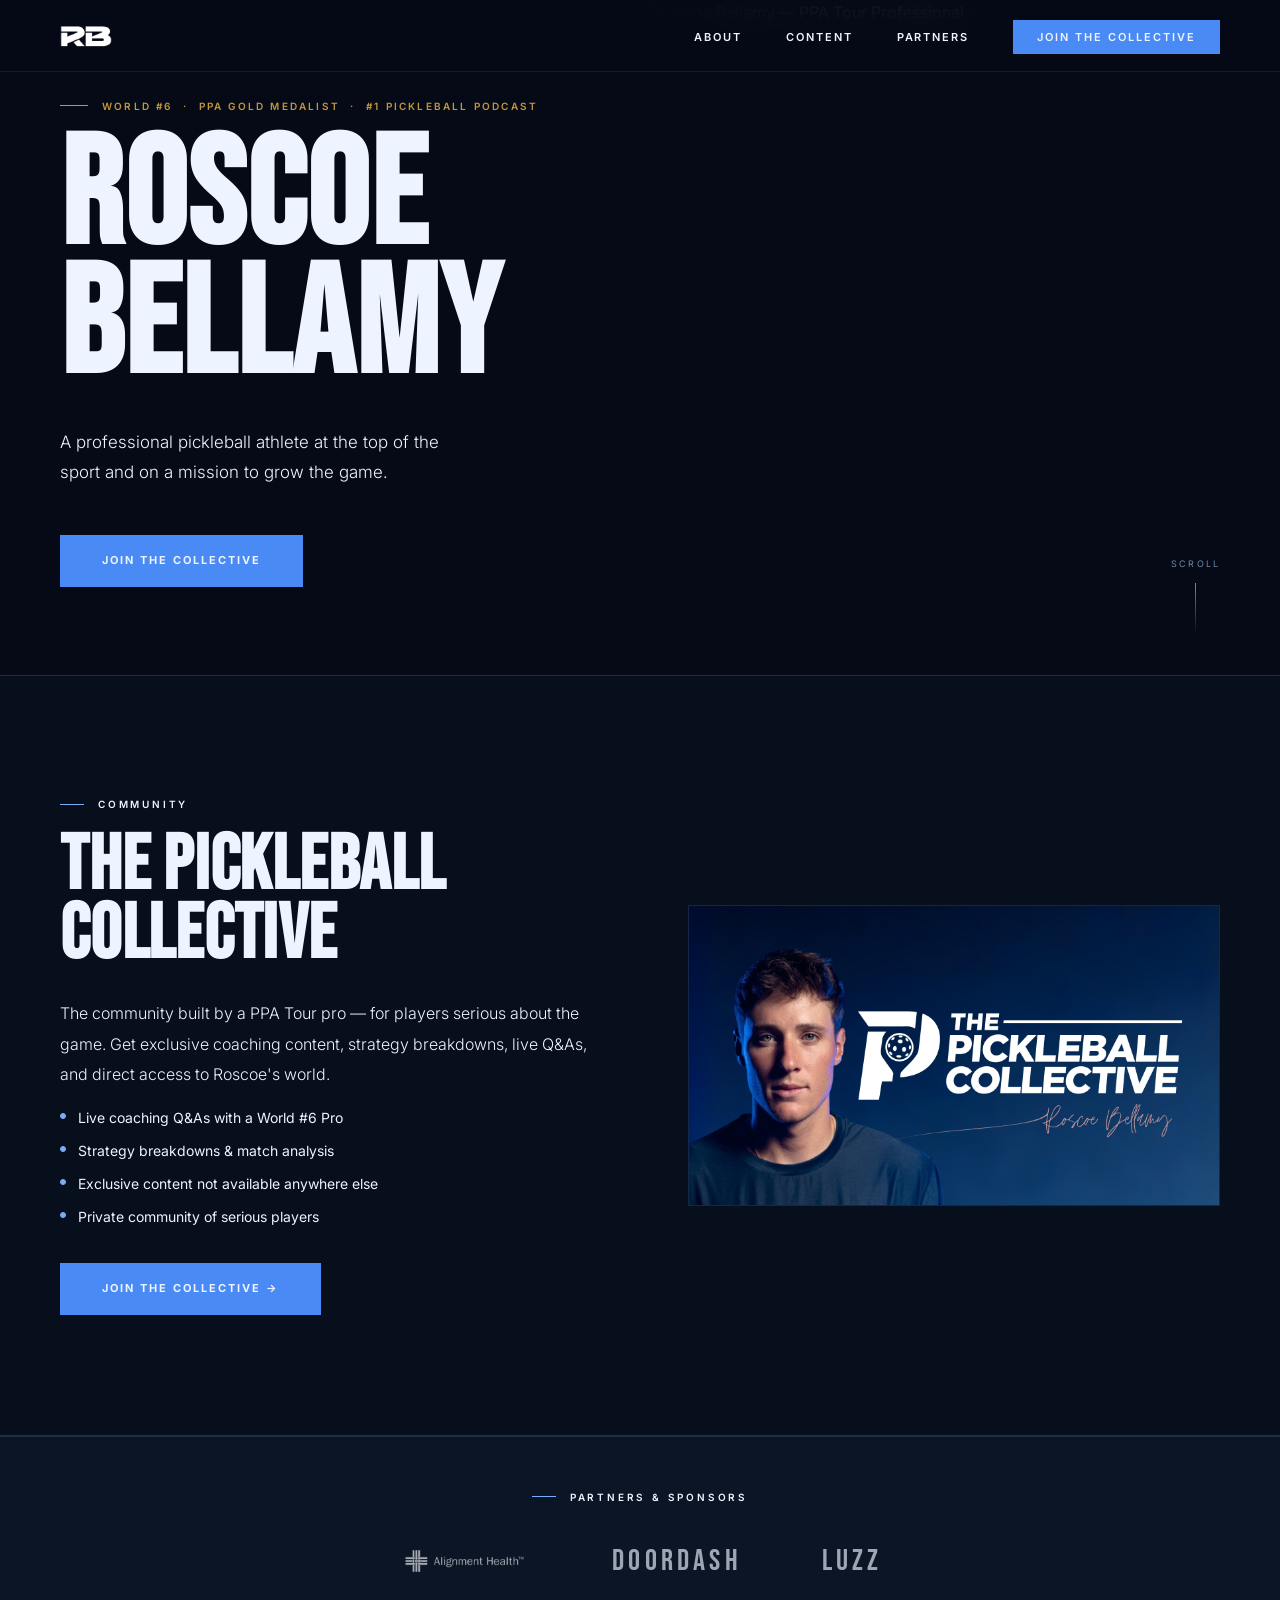
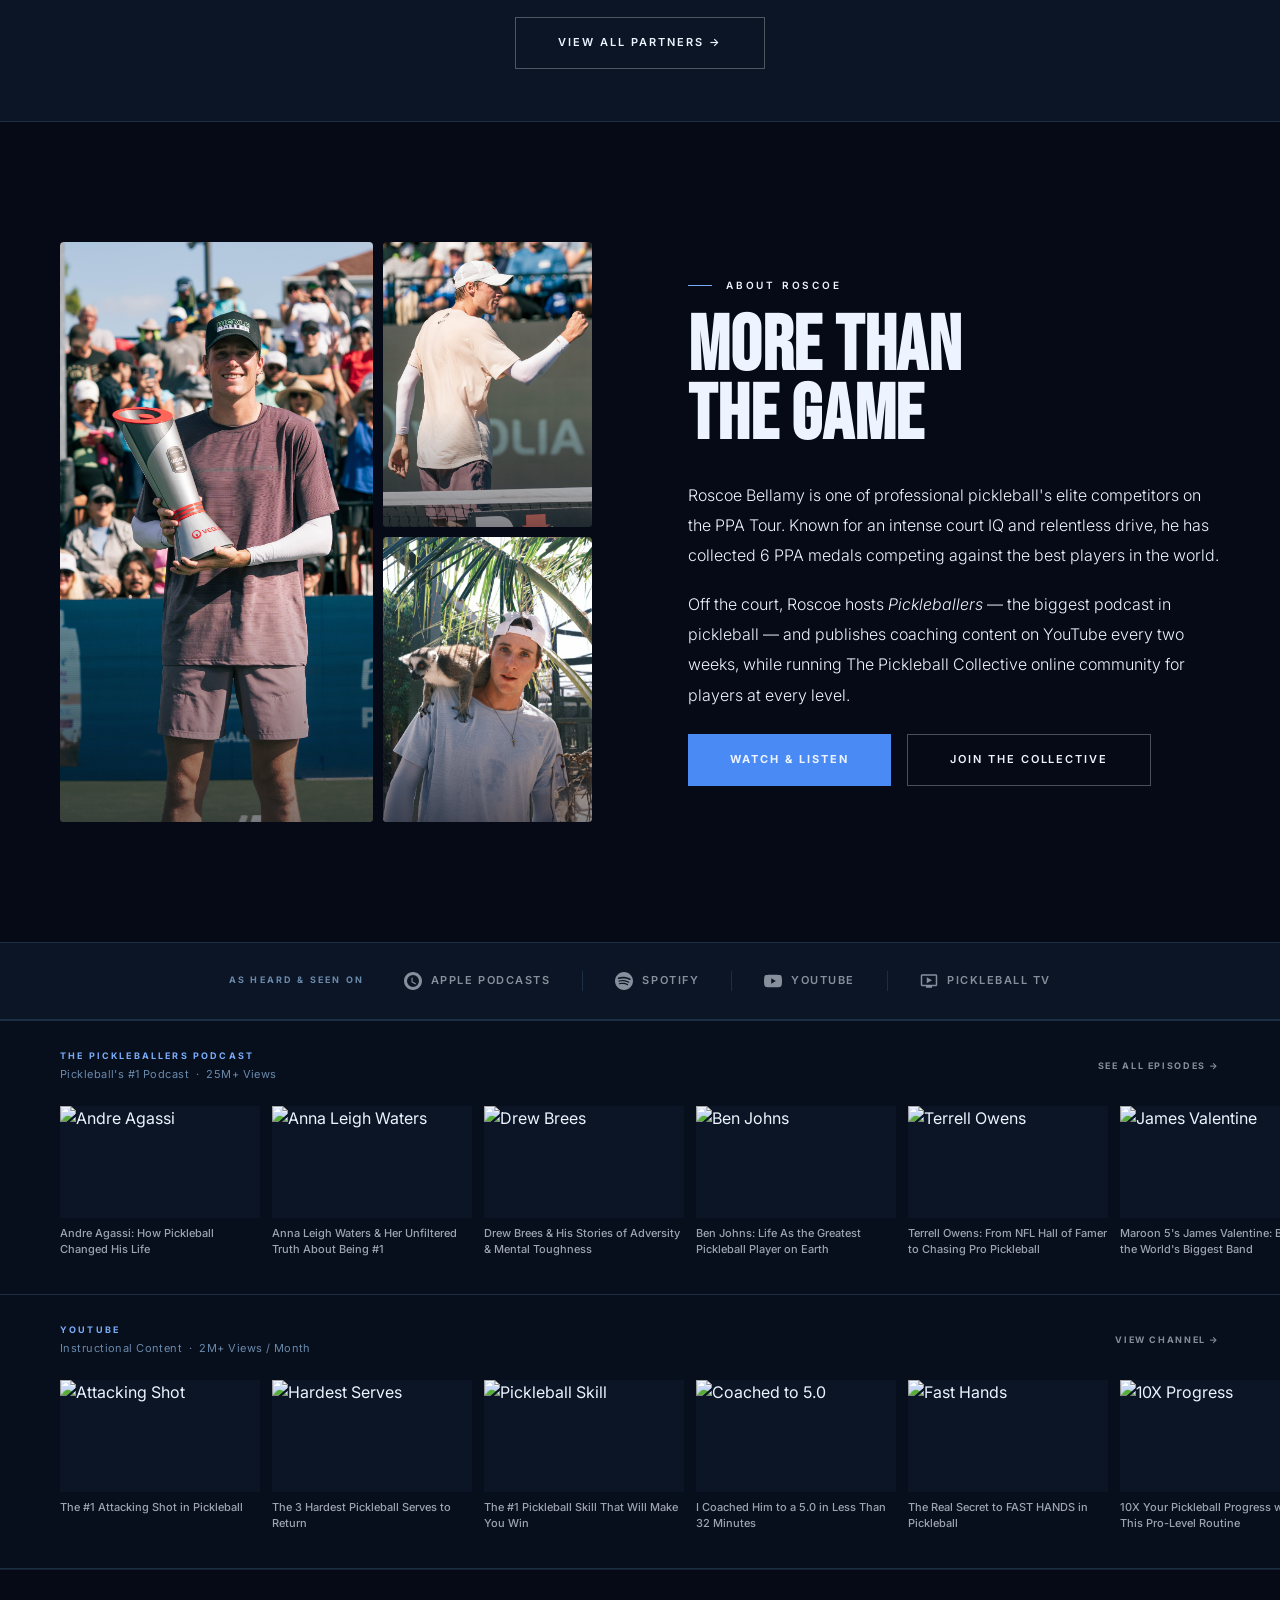
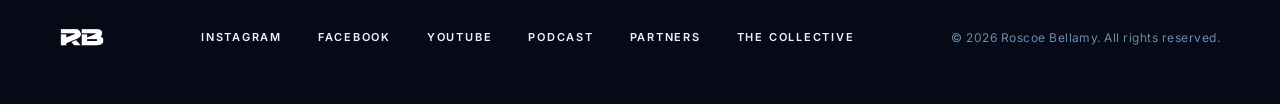
==== commit 9d7a32a6: "Replace hero photo with clean version (logo removed from shirt) Co-Authored-By: Claude Sonnet 4.6 <n" ====
--- a/index.html
+++ b/index.html
@@ -37,7 +37,7 @@
   <section class="hero">
     <div class="hero-photo">
       <img
-        src="016EE854-6B6D-4900-B578-AE32B69FFEA2_1_105_c.jpeg"
+        src="Facetune_21-03-2026-22-21-49.JPG"
         alt="Roscoe Bellamy — PPA Tour Professional"
       />
     </div>
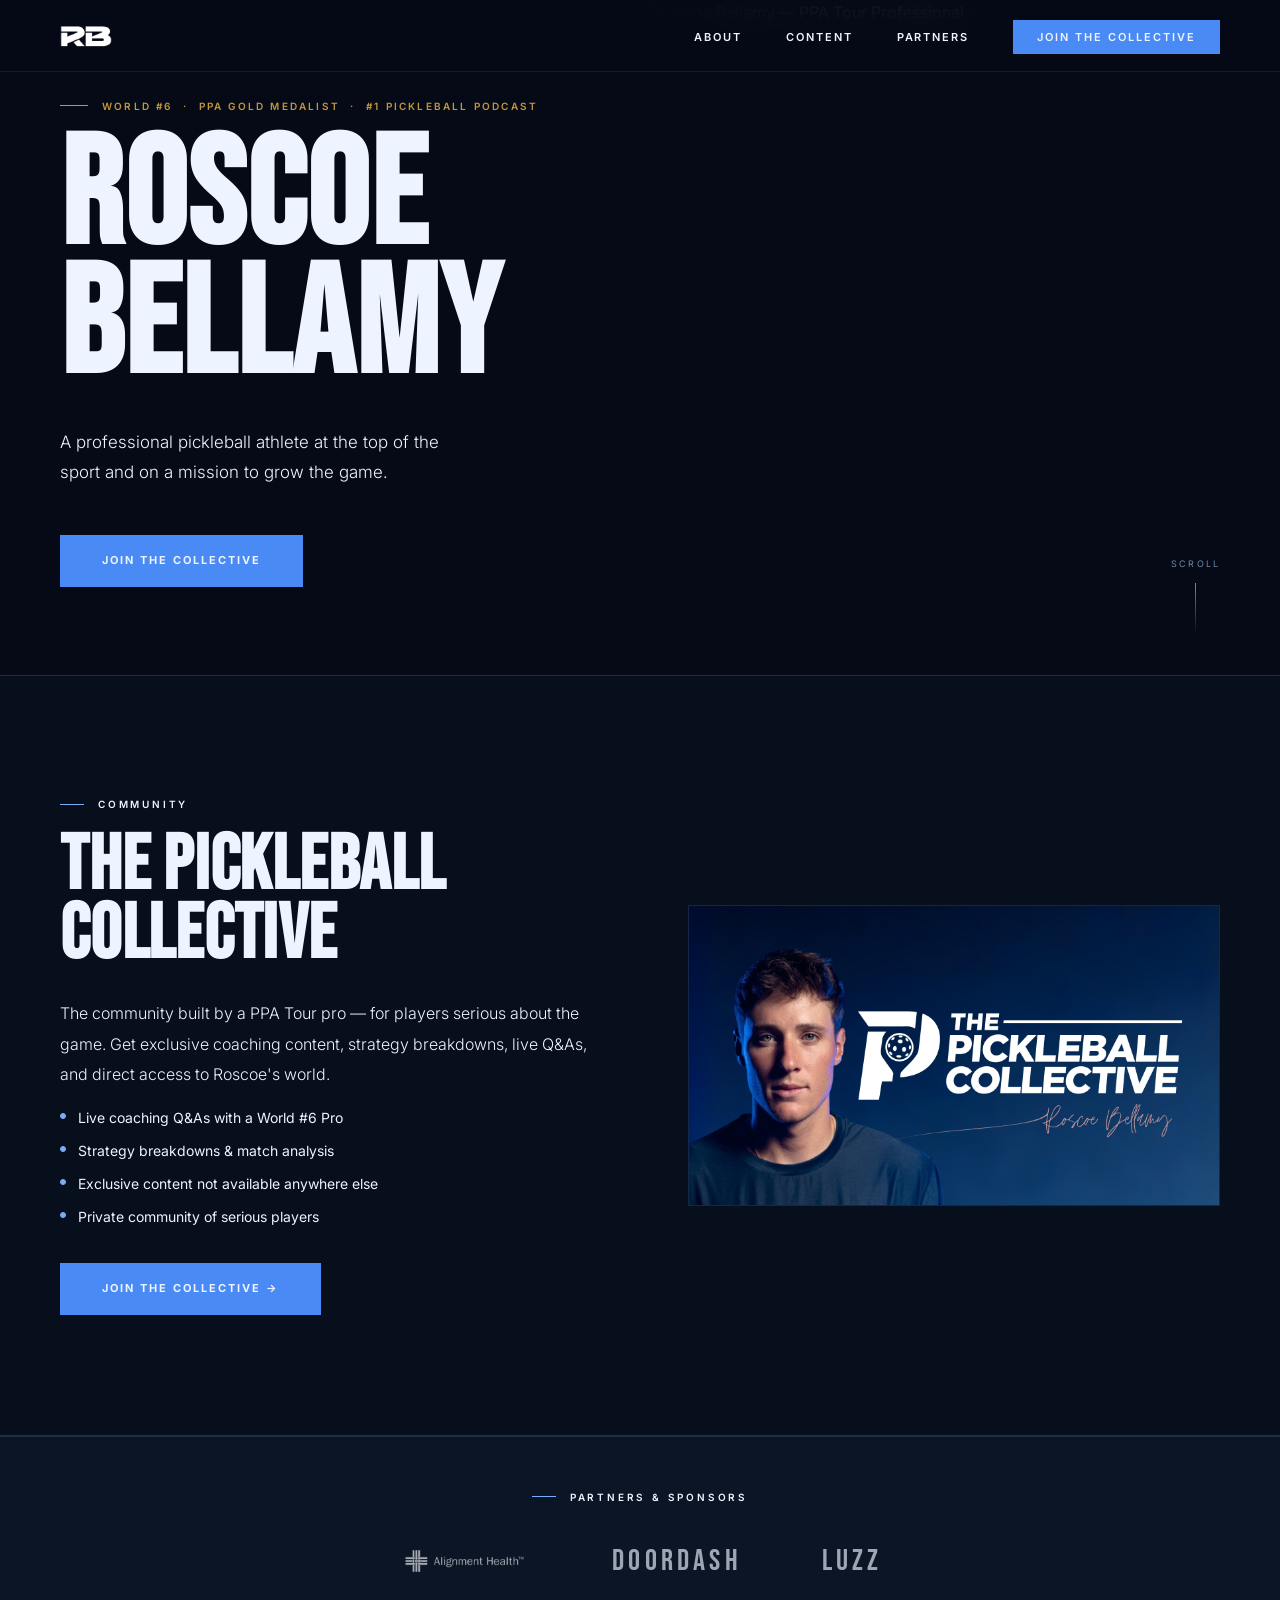
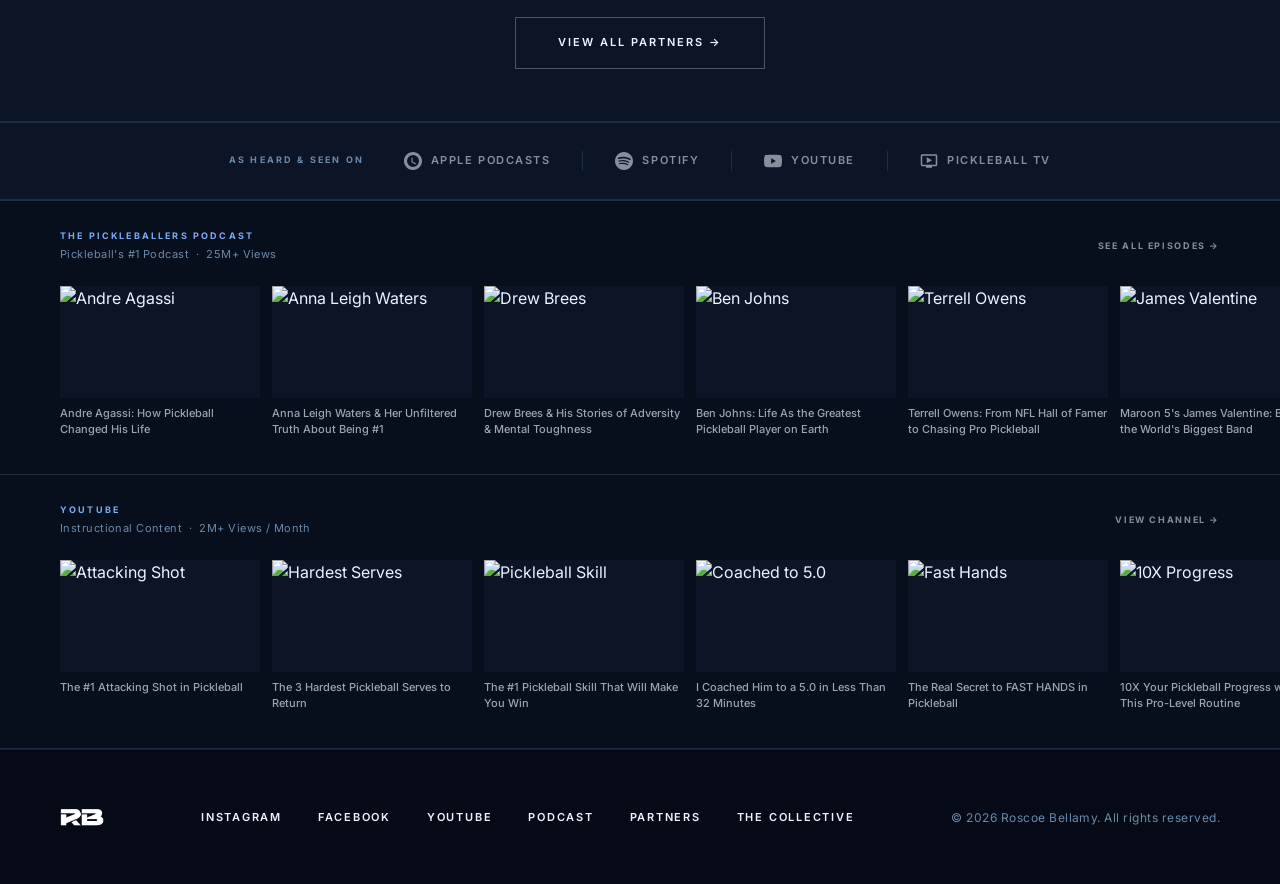
==== commit d97ad211: "Remove About section from homepage — dedicated About page handles it Co-Authored-By: Claude Sonnet 4" ====
--- a/index.html
+++ b/index.html
@@ -37,7 +37,7 @@
   <section class="hero">
     <div class="hero-photo">
       <img
-        src="Facetune_21-03-2026-22-21-49.JPG"
+        src="New Hero shot.JPG"
         alt="Roscoe Bellamy — PPA Tour Professional"
       />
     </div>
@@ -101,41 +101,6 @@
       </div>
     </div>
     <a href="partners.html" class="btn-ghost">View All Partners →</a>
-  </section>
-
-  <!-- ── ABOUT ─────────────────────────────────────────────── -->
-  <section class="about" id="about">
-    <div class="about-photos">
-      <div class="about-photo about-photo--tall">
-        <img src="Trophy.JPG" alt="Roscoe Bellamy with PPA trophy" />
-      </div>
-      <div class="about-photo about-photo--short">
-        <img src="Pumpoed up.JPG" alt="Roscoe Bellamy fist pump" />
-      </div>
-      <div class="about-photo about-photo--short">
-        <img src="DSCF6666.JPG" alt="Roscoe Bellamy with monkey" />
-      </div>
-    </div>
-    <div class="about-text">
-      <p class="eyebrow">About Roscoe</p>
-      <h2 class="section-title">More Than<br>The Game</h2>
-      <p class="body-text">
-        Roscoe Bellamy is one of professional pickleball's elite competitors
-        on the PPA Tour. Known for an intense court IQ and relentless drive,
-        he has collected 6 PPA medals competing against the best players
-        in the world.
-      </p>
-      <p class="body-text">
-        Off the court, Roscoe hosts <em>Pickleballers</em> — the biggest
-        podcast in pickleball — and publishes coaching content on YouTube
-        every two weeks, while running The Pickleball Collective online
-        community for players at every level.
-      </p>
-      <div style="display:flex; gap:16px; flex-wrap:wrap; margin-top:24px;">
-        <a href="content.html" class="btn-primary">Watch &amp; Listen</a>
-        <a href="#collective" class="btn-ghost">Join The Collective</a>
-      </div>
-    </div>
   </section>
 
   <!-- ── MEDIA CREDIBILITY STRIP ──────────────────────────── -->
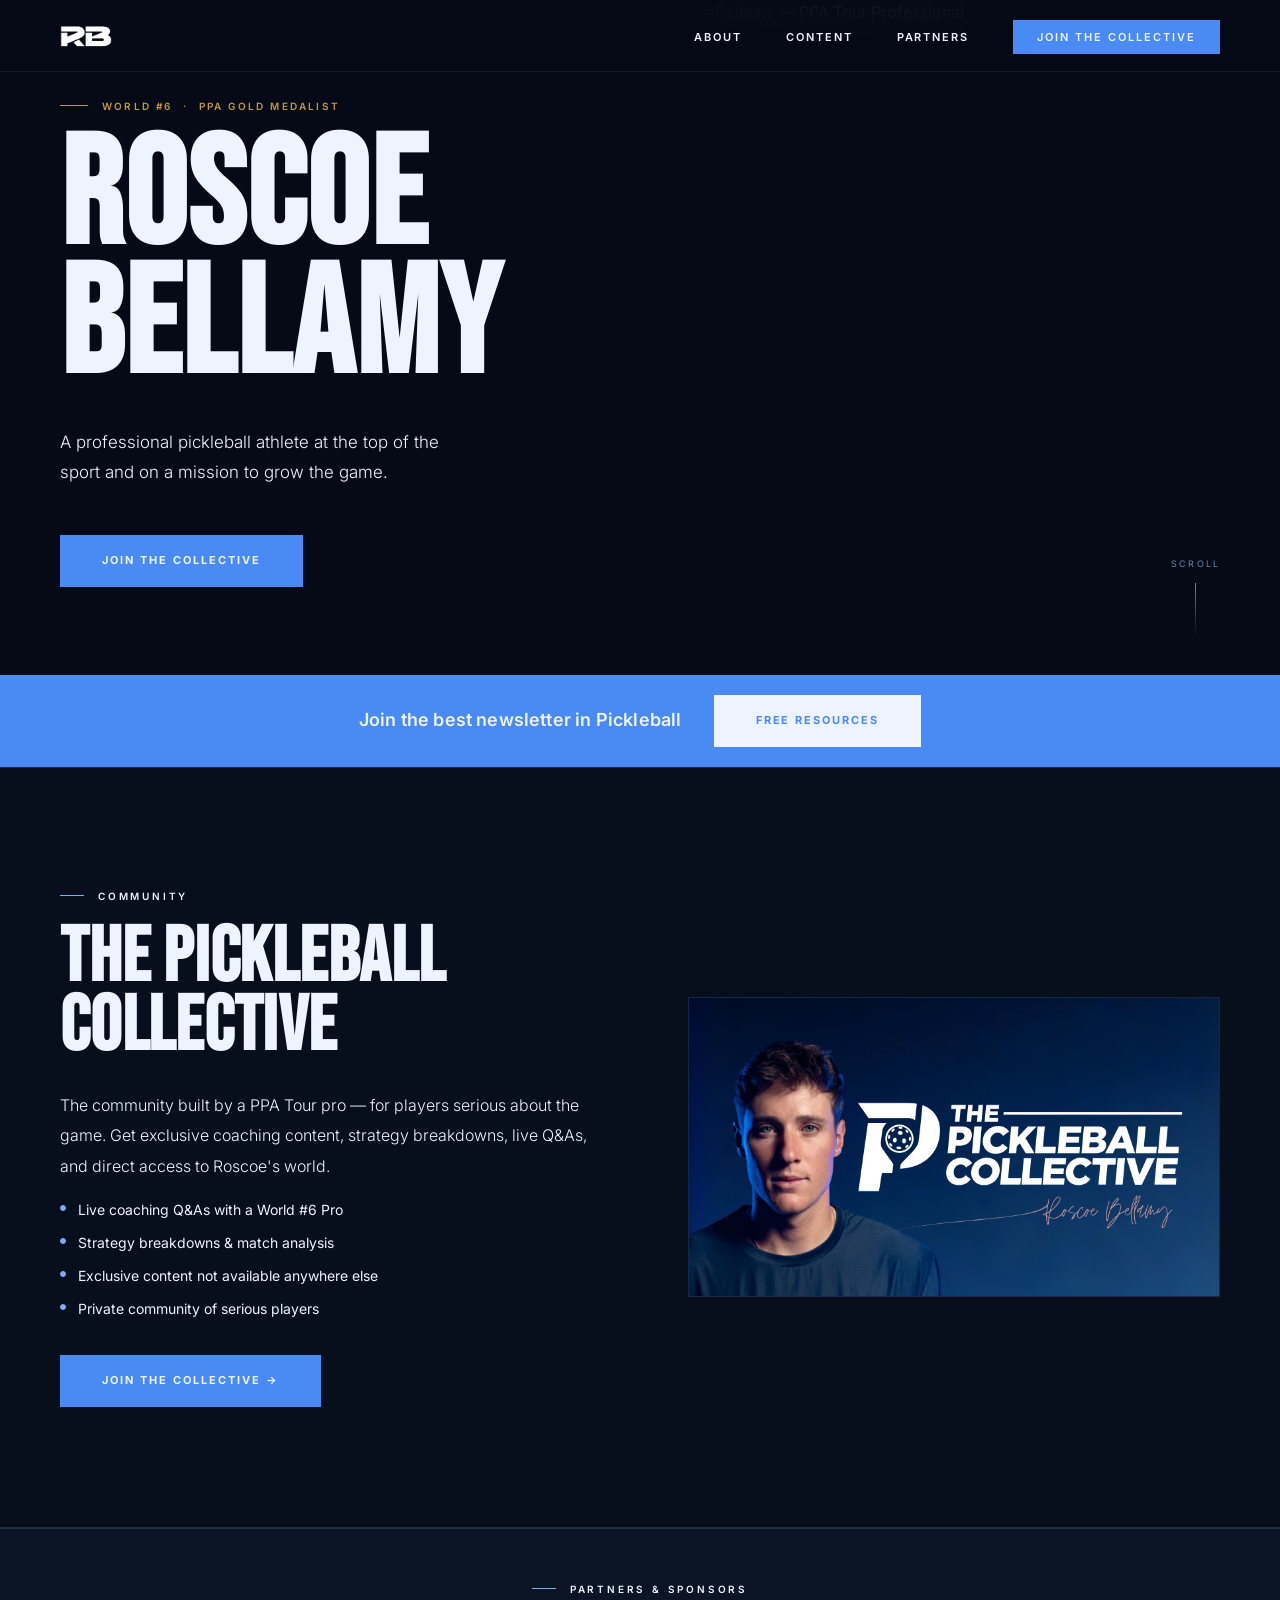
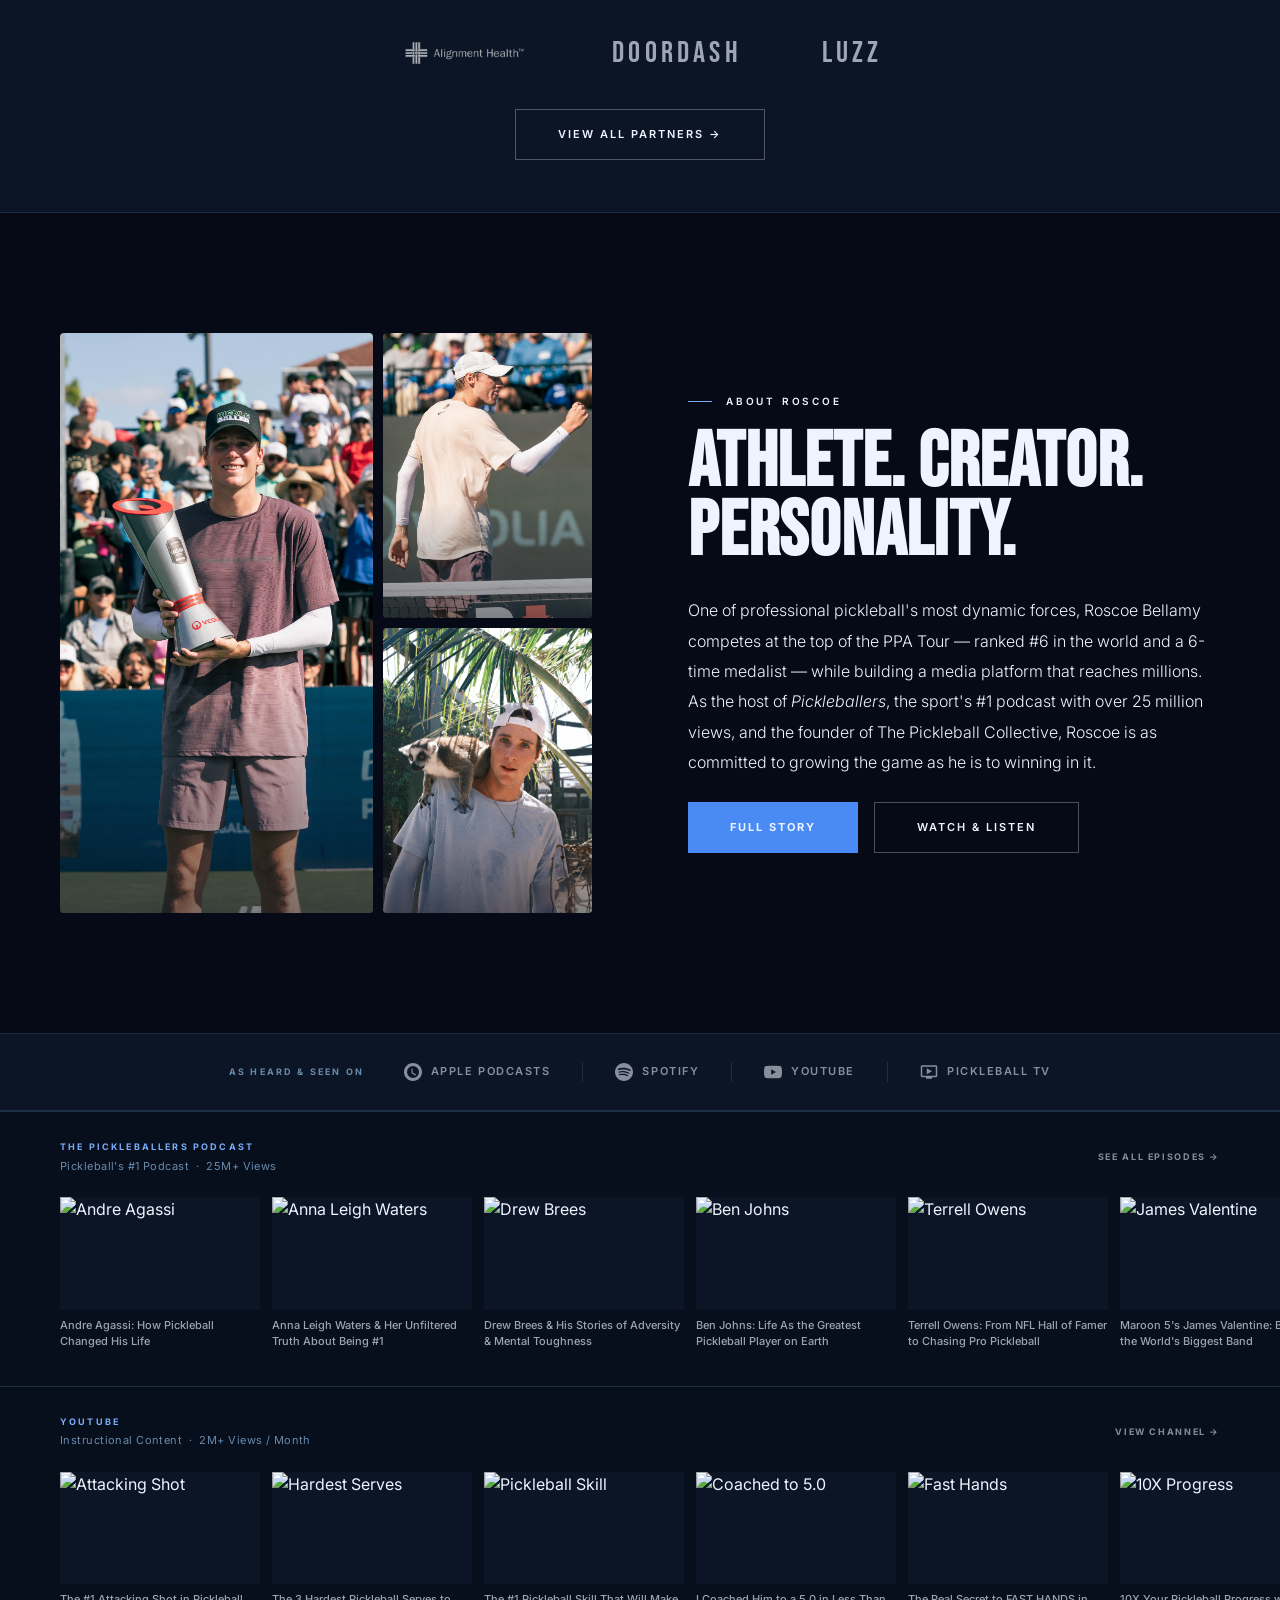
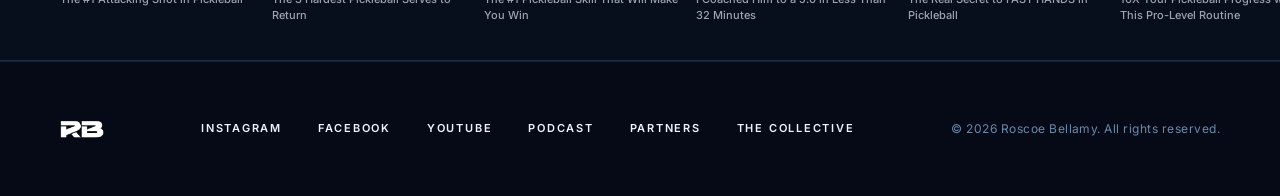
==== commit 957dad4b: "Polish mobile layout across all pages — centering, spacing, and symmetry fixes - Center hero eyebrow" ====
--- a/index.html
+++ b/index.html
@@ -7,7 +7,7 @@
   <link rel="preconnect" href="https://fonts.googleapis.com" />
   <link rel="preconnect" href="https://fonts.gstatic.com" crossorigin />
   <link href="https://fonts.googleapis.com/css2?family=Bebas+Neue&family=Inter:wght@300;400;500;600;700&display=swap" rel="stylesheet" />
-  <link rel="stylesheet" href="styles.css?v=8" />
+  <link rel="stylesheet" href="styles.css?v=10" />
 </head>
 <body>
 
@@ -43,7 +43,7 @@
     </div>
     <div class="hero-overlay"></div>
     <div class="hero-content">
-      <p class="hero-eyebrow">World #6 &nbsp;·&nbsp; PPA Gold Medalist &nbsp;·&nbsp; #1 Pickleball Podcast</p>
+      <p class="hero-eyebrow">World #6 &nbsp;·&nbsp; PPA Gold Medalist<span class="eyebrow-break"><br>#1 Pickleball Podcast</span></p>
       <h1 class="hero-headline">
         ROSCOE<br>BELLAMY
       </h1>
@@ -59,6 +59,12 @@
       <div class="hero-scroll-line"></div>
     </div>
   </section>
+
+  <!-- ── NEWSLETTER BANNER ────────────────────────────────── -->
+  <div class="newsletter-banner">
+    <p class="newsletter-banner-text">Join the best newsletter in Pickleball</p>
+    <a href="#" class="btn-primary newsletter-banner-btn">Free Resources</a>
+  </div>
 
   <!-- ── THE COLLECTIVE ────────────────────────────────────── -->
   <section class="collective" id="collective">
@@ -101,6 +107,32 @@
       </div>
     </div>
     <a href="partners.html" class="btn-ghost">View All Partners →</a>
+  </section>
+
+  <!-- ── ABOUT ─────────────────────────────────────────────── -->
+  <section class="about" id="about">
+    <div class="about-photos">
+      <div class="about-photo about-photo--tall">
+        <img src="Trophy.JPG" alt="Roscoe Bellamy with PPA trophy" />
+      </div>
+      <div class="about-photo about-photo--short">
+        <img src="Pumpoed up.JPG" alt="Roscoe Bellamy fist pump" />
+      </div>
+      <div class="about-photo about-photo--short">
+        <img src="DSCF6666.JPG" alt="Roscoe Bellamy with monkey" />
+      </div>
+    </div>
+    <div class="about-text">
+      <p class="eyebrow">About Roscoe</p>
+      <h2 class="section-title">Athlete. Creator.<br>Personality.</h2>
+      <p class="body-text">
+        One of professional pickleball's most dynamic forces, Roscoe Bellamy competes at the top of the PPA Tour — ranked #6 in the world and a 6-time medalist — while building a media platform that reaches millions. As the host of <em>Pickleballers</em>, the sport's #1 podcast with over 25 million views, and the founder of The Pickleball Collective, Roscoe is as committed to growing the game as he is to winning in it.
+      </p>
+      <div style="display:flex; gap:16px; flex-wrap:wrap; margin-top:24px;">
+        <a href="about.html" class="btn-primary">Full Story</a>
+        <a href="content.html" class="btn-ghost">Watch &amp; Listen</a>
+      </div>
+    </div>
   </section>
 
   <!-- ── MEDIA CREDIBILITY STRIP ──────────────────────────── -->
--- a/styles.css
+++ b/styles.css
@@ -191,6 +191,7 @@
   flex-direction: column;
   justify-content: center;
 }
+.eyebrow-break { display: none; }
 .hero-eyebrow {
   display: flex;
   align-items: center;
@@ -357,6 +358,34 @@
   font-family: var(--font-display);
   font-size: 30px;
   letter-spacing: .14em;
+  color: var(--white);
+}
+
+/* ── NEWSLETTER BANNER ───────────────────────────────────── */
+.newsletter-banner {
+  background: var(--blue);
+  display: flex;
+  align-items: center;
+  justify-content: center;
+  gap: 32px;
+  padding: 20px 48px;
+  flex-wrap: wrap;
+}
+.newsletter-banner-text {
+  font-size: clamp(15px, 2vw, 18px);
+  font-weight: 600;
+  color: var(--white);
+  letter-spacing: 0.01em;
+  margin: 0;
+}
+.newsletter-banner-btn {
+  white-space: nowrap;
+  background: var(--white);
+  color: var(--blue);
+  flex-shrink: 0;
+}
+.newsletter-banner-btn:hover {
+  background: var(--bg);
   color: var(--white);
 }
 
@@ -753,7 +782,9 @@
     justify-content: flex-end !important;
   }
   .hero-headline { font-size: clamp(72px, 19vw, 110px) !important; text-align: center; }
-  .hero-eyebrow { white-space: normal !important; font-size: 9px !important; line-height: 1.6 !important; justify-content: center; }
+  .hero-eyebrow { display: block !important; white-space: normal !important; font-size: 9px !important; line-height: 2 !important; text-align: center; }
+  .hero-eyebrow::before { display: none !important; }
+  .eyebrow-break { display: none; }
   .hero-sub { font-size: 15px !important; max-width: 100% !important; margin-bottom: 32px !important; text-align: center; }
   .hero-actions { justify-content: center; }
   .hero-actions .btn-primary { width: 100%; text-align: center; }
@@ -786,6 +817,10 @@
   .about-photos { grid-template-columns: 1fr 1fr; }
   .about-photo--tall { height: 260px; }
   .about-photo--short { height: 124px; }
+  .about-text { text-align: center; align-items: center; }
+  .about-text .btn-primary,
+  .about-text .btn-ghost { width: 100%; text-align: center; }
+  .about-text > div[style] { width: 100%; flex-direction: column; gap: 12px !important; }
 
   /* COLLECTIVE */
   .collective {
@@ -798,16 +833,22 @@
   /* CONTENT FEATURES */
   .content-features { padding: 60px 24px; }
   .content-grid { grid-template-columns: 1fr; }
-  .content-card { padding: 36px 24px; }
+  .content-card { padding: 36px 24px; text-align: center; align-items: center; }
+  .content-card .card-stats { justify-content: center; }
+  .content-card .card-link { align-self: center; }
 
   /* PARTNERS STRIP */
   .partners { padding: 40px 24px; }
-  .partners-row { gap: 28px; }
+  .partners-row { gap: 28px; justify-content: center; }
 
   /* MEDIA STRIP */
   .media-strip { padding: 20px 24px; gap: 16px; flex-direction: column; align-items: center; text-align: center; }
   .media-strip-items { justify-content: center; }
   .media-divider { display: none; }
+
+  /* NEWSLETTER BANNER */
+  .newsletter-banner { flex-direction: column; gap: 16px; padding: 24px; text-align: center; }
+  .newsletter-banner-btn { width: 100%; text-align: center; }
 
   /* EMAIL SIGNUP */
   .email-signup { padding: 60px 24px; }
@@ -822,6 +863,32 @@
 
   /* DISPLAY TITLE utility */
   .display-title { font-size: clamp(36px, 10vw, 56px) !important; }
+
+  /* SCROLL ROWS */
+  .scroll-row-header { padding: 0 20px; }
+  .scroll-track { padding: 4px 20px; }
+
+  /* PARTNERS PAGE STATS */
+  .partners-stats { grid-template-columns: 1fr 1fr; }
+  .partner-stat-label { font-size: 9px; line-height: 1.4; }
+
+  /* ABOUT PAGE BADGES */
+  .hero-badges { flex-direction: column; align-items: center; gap: 10px; }
+  .hero-badge { text-align: center; justify-content: center; }
+
+  /* ABOUT PAGE BIO SPLITS */
+  .bio-split { grid-template-columns: 1fr !important; height: auto !important; overflow: visible !important; }
+  .bio-text { padding: 44px 24px !important; border-right: none !important; border-left: none !important; text-align: center !important; align-items: center !important; }
+  .bio-photo { height: 300px !important; order: 1 !important; }
+  .bio-split.reverse .bio-text { order: 2 !important; }
+  .bio-split.reverse .bio-photo { order: 1 !important; }
+
+  /* ABOUT PAGE PLATFORM CARDS */
+  .platform-card { text-align: center; align-items: center; }
+  .platform-stats { justify-content: center; }
+
+  /* CONTENT PAGE TABS */
+  .content-tabs { justify-content: center; }
 
 }
 
